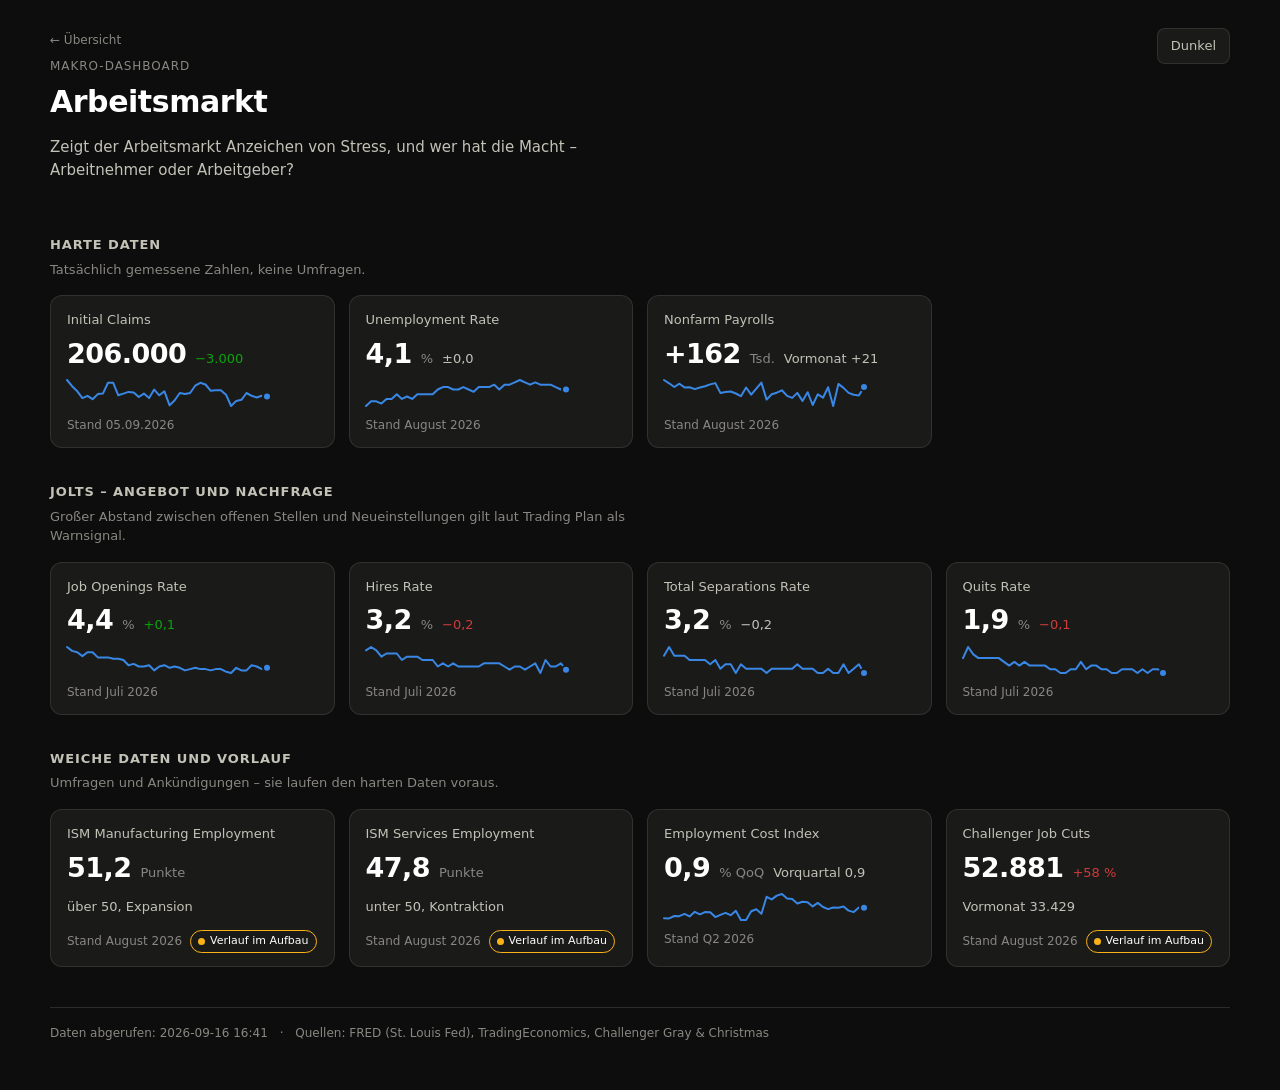
==== arbeitsmarkt.html @ 6fdb68f9 "Add files via upload" ====
<!DOCTYPE html>
<html lang="de" data-theme="dark">
<head>
<meta charset="utf-8">
<meta name="viewport" content="width=device-width, initial-scale=1">
<title>Makro-Dashboard · Arbeitsmarkt</title>
<link rel="stylesheet" href="stil.css">
</head>
<body>

<header class="kopf">
  <div class="kopf-zeile">
    <div>
      <a class="kopf-zurueck" href="index.html">← Übersicht</a>
      <div class="kopf-pfad">Makro-Dashboard</div>
      <h1>Arbeitsmarkt</h1>
    </div>
    <button id="themaSchalter" class="thema-schalter" type="button" aria-label="Hell- oder Dunkelmodus umschalten">
      <span class="thema-hell">Hell</span><span class="thema-dunkel">Dunkel</span>
    </button>
  </div>
  <p class="kopf-frage">Zeigt der Arbeitsmarkt Anzeichen von Stress, und wer hat die Macht &ndash; Arbeitnehmer oder Arbeitgeber?</p>
</header>

<main id="kachelbereiche"></main>

<footer class="fuss">
  <span id="fussStand"></span>
  <span class="fuss-trenner">·</span>
  <span>Quellen: FRED (St. Louis Fed), TradingEconomics, Challenger Gray &amp; Christmas</span>
</footer>

<!-- Detailansicht -->
<div class="overlay" id="overlay" hidden>
  <div class="dialog" role="dialog" aria-modal="true" aria-labelledby="detailTitel">

    <div class="dialog-kopf">
      <div>
        <h2 id="detailTitel"></h2>
        <p class="dialog-unter" id="detailUnter"></p>
      </div>
      <button class="schliessen" id="schliessen" type="button" aria-label="Schließen">&times;</button>
    </div>

    <p class="prueffrage" id="detailFrage"></p>

    <div class="kennwerte" id="detailKennwerte"></div>

    <div class="steuerzeile" id="steuerzeile">
      <div class="zeitraum" id="zeitraum" role="group" aria-label="Zeitraum"></div>
      <button class="ansicht-schalter" id="ansichtSchalter" type="button">Tabelle anzeigen</button>
    </div>

    <figure class="graph-rahmen">
      <div class="graph-behaelter" id="graphBehaelter"></div>
      <figcaption id="graphLegende" class="legende"></figcaption>
    </figure>

    <div class="tabelle-behaelter" id="tabelleBehaelter" hidden></div>

    <section class="aufschluesselung" id="aufschluesselung" hidden></section>

    <div class="dialog-fuss">
      <div id="detailQuelle"></div>
      <div id="detailHinweis" class="hinweis"></div>
    </div>

  </div>
</div>

<script src="daten/arbeitsmarkt.js"></script>
<script src="daten/webquellen.js"></script>
<script src="bereiche/arbeitsmarkt-kacheln.js"></script>
<script src="motor.js"></script>
</body>
</html>
---- stil.css ----
/* ===========================================================================
   Makro-Dashboard - Optik
   Farbwerte und Markierungsregeln nach der Gestaltungsgrundlage:
   duenne Markierungen, zurueckhaltendes Raster, Flaechen trennen durch Luft.
   =========================================================================== */

:root {
  --flaeche:        #fcfcfb;
  --ebene:          #f9f9f7;
  --text-primaer:   #0b0b0b;
  --text-sekundaer: #52514e;
  --text-stumm:     #898781;
  --raster:         #e1e0d9;
  --achse:          #c3c2b7;
  --rand:           rgba(11, 11, 11, 0.10);
  --serie-1:        #2a78d6;
  --serie-2:        #eb6834;
  --gut:            #006300;
  --schlecht:       #d03b3b;
  --warnung:        #fab219;
  --schatten:       0 1px 2px rgba(11,11,11,.04), 0 4px 16px rgba(11,11,11,.06);
  color-scheme: light;
}

:root[data-theme="dark"] {
  --flaeche:        #1a1a19;
  --ebene:          #0d0d0d;
  --text-primaer:   #ffffff;
  --text-sekundaer: #c3c2b7;
  --text-stumm:     #898781;
  --raster:         #2c2c2a;
  --achse:          #383835;
  --rand:           rgba(255, 255, 255, 0.10);
  --serie-1:        #3987e5;
  --serie-2:        #d95926;
  --gut:            #0ca30c;
  --schlecht:       #d03b3b;
  --warnung:        #fab219;
  --schatten:       none;
  color-scheme: dark;
}

* { box-sizing: border-box; }

body {
  margin: 0;
  padding: 0 20px 48px;
  background: var(--ebene);
  color: var(--text-primaer);
  font-family: system-ui, -apple-system, "Segoe UI", sans-serif;
  font-size: 15px;
  line-height: 1.5;
  -webkit-font-smoothing: antialiased;
}

/* --- Kopf ---------------------------------------------------------------- */

.kopf {
  max-width: 1180px;
  margin: 0 auto;
  padding: 28px 0 20px;
}

.kopf-zeile {
  display: flex;
  align-items: flex-start;
  justify-content: space-between;
  gap: 16px;
}

.kopf-pfad {
  font-size: 12px;
  letter-spacing: .08em;
  text-transform: uppercase;
  color: var(--text-stumm);
  margin-bottom: 4px;
}

.kopf-zurueck {
  display: inline-block;
  font-size: 12px;
  color: var(--text-stumm);
  text-decoration: none;
  margin-bottom: 8px;
}
.kopf-zurueck:hover { color: var(--text-primaer); }

.kopf h1 {
  margin: 0;
  font-size: 30px;
  font-weight: 600;
  letter-spacing: -0.015em;
}

.kopf-frage {
  margin: 12px 0 0;
  color: var(--text-sekundaer);
  max-width: 62ch;
}

.thema-schalter {
  flex: none;
  background: var(--flaeche);
  color: var(--text-sekundaer);
  border: 1px solid var(--rand);
  border-radius: 8px;
  padding: 7px 13px;
  font: inherit;
  font-size: 13px;
  cursor: pointer;
}
.thema-schalter:hover { color: var(--text-primaer); }
:root[data-theme="dark"] .thema-hell { display: none; }
:root:not([data-theme="dark"]) .thema-dunkel { display: none; }

/* --- Gruppen ------------------------------------------------------------- */

main { max-width: 1180px; margin: 0 auto; }

.gruppe { margin-top: 34px; }

.gruppe h2 {
  margin: 0;
  font-size: 13px;
  font-weight: 600;
  letter-spacing: .07em;
  text-transform: uppercase;
  color: var(--text-sekundaer);
}

.gruppe-hinweis {
  margin: 5px 0 16px;
  font-size: 13px;
  color: var(--text-stumm);
  max-width: 70ch;
}

/* --- Kachelraster -------------------------------------------------------- */

.kachel-raster {
  display: grid;
  grid-template-columns: repeat(auto-fill, minmax(232px, 1fr));
  gap: 14px;
}

.kachel {
  position: relative;
  display: flex;
  flex-direction: column;
  gap: 10px;
  background: var(--flaeche);
  border: 1px solid var(--rand);
  border-radius: 12px;
  padding: 15px 16px 13px;
  text-align: left;
  font: inherit;
  color: inherit;
  cursor: pointer;
  box-shadow: var(--schatten);
  transition: border-color .12s ease, transform .12s ease;
}

.kachel:hover,
.kachel:focus-visible {
  border-color: var(--achse);
  transform: translateY(-1px);
  outline: none;
}
.kachel:focus-visible { box-shadow: 0 0 0 2px var(--serie-1); }

.kachel-titel {
  font-size: 13px;
  font-weight: 500;
  color: var(--text-sekundaer);
  line-height: 1.35;
}

.kachel-wertzeile {
  display: flex;
  align-items: baseline;
  gap: 9px;
  flex-wrap: wrap;
}

/* Grosse Zahlen bewusst mit proportionalen Ziffern */
.kachel-wert {
  font-size: 27px;
  font-weight: 600;
  letter-spacing: -0.02em;
  line-height: 1.1;
}

.kachel-einheit {
  font-size: 13px;
  color: var(--text-stumm);
}

.delta {
  font-size: 13px;
  font-weight: 500;
  white-space: nowrap;
}
.delta-gut      { color: var(--gut); }
.delta-schlecht { color: var(--schlecht); }
.delta-neutral  { color: var(--text-sekundaer); }

.kachel-fuss {
  display: flex;
  align-items: center;
  justify-content: space-between;
  gap: 8px;
  font-size: 12px;
  color: var(--text-stumm);
}

.kachel-funken { height: 34px; margin: -2px 0 -4px; }

/* Ersatz fuer die Verlaufslinie, solange nur ein Wert vorliegt */
.kachel-einstufung {
  height: 34px;
  margin: -2px 0 -4px;
  display: flex;
  align-items: center;
  font-size: 13px;
  color: var(--text-sekundaer);
}
.kachel-funken svg { display: block; width: 100%; height: 100%; overflow: visible; }

.marke {
  display: inline-flex;
  align-items: center;
  gap: 5px;
  font-size: 11px;
  padding: 2px 7px;
  border-radius: 999px;
  border: 1px solid var(--rand);
  color: var(--text-sekundaer);
  white-space: nowrap;
}
.marke-warnung { color: var(--text-primaer); border-color: var(--warnung); }
.marke-punkt {
  width: 7px; height: 7px; border-radius: 50%;
  background: var(--warnung); flex: none;
}

/* --- Startseite: Bereichs-Kacheln ----------------------------------------- */

.start-raster {
  max-width: 1180px;
  margin: 34px auto 0;
  display: grid;
  grid-template-columns: repeat(auto-fill, minmax(260px, 1fr));
  gap: 16px;
}

.bereich-kachel {
  display: flex;
  flex-direction: column;
  gap: 10px;
  background: var(--flaeche);
  border: 1px solid var(--rand);
  border-radius: 14px;
  padding: 20px 20px 16px;
  text-decoration: none;
  color: inherit;
  box-shadow: var(--schatten);
  transition: border-color .12s ease, transform .12s ease;
}
a.bereich-kachel:hover,
a.bereich-kachel:focus-visible {
  border-color: var(--achse);
  transform: translateY(-1px);
  outline: none;
}
a.bereich-kachel:focus-visible { box-shadow: 0 0 0 2px var(--serie-1); }

.bereich-kachel-offen { opacity: .55; cursor: default; }

.bereich-kachel-titel {
  font-size: 17px;
  font-weight: 600;
  letter-spacing: -0.01em;
}
.bereich-kachel-text {
  margin: 0;
  font-size: 13px;
  color: var(--text-sekundaer);
  line-height: 1.45;
}
.bereich-kachel-status {
  align-self: flex-start;
  font-size: 11px;
  padding: 3px 9px;
  border-radius: 999px;
  border: 1px solid var(--rand);
}
.status-fertig { color: var(--gut); border-color: var(--gut); }
.status-offen { color: var(--text-stumm); }

/* --- Fuss ---------------------------------------------------------------- */

.fuss {
  max-width: 1180px;
  margin: 40px auto 0;
  padding-top: 16px;
  border-top: 1px solid var(--raster);
  font-size: 12px;
  color: var(--text-stumm);
}
.fuss-trenner { margin: 0 8px; }

/* --- Detailansicht ------------------------------------------------------- */

.overlay {
  position: fixed;
  inset: 0;
  background: rgba(0, 0, 0, .45);
  display: flex;
  align-items: flex-start;
  justify-content: center;
  padding: 28px 16px;
  overflow-y: auto;
  z-index: 50;
}
.overlay[hidden] { display: none; }

.dialog {
  width: min(880px, 100%);
  background: var(--flaeche);
  border: 1px solid var(--rand);
  border-radius: 14px;
  padding: 22px 24px 20px;
  box-shadow: 0 12px 48px rgba(0,0,0,.28);
}

.dialog-kopf {
  display: flex;
  align-items: flex-start;
  justify-content: space-between;
  gap: 16px;
}

.dialog-kopf h2 {
  margin: 0;
  font-size: 21px;
  font-weight: 600;
  letter-spacing: -0.01em;
}

.dialog-unter {
  margin: 3px 0 0;
  font-size: 13px;
  color: var(--text-stumm);
}

.schliessen {
  flex: none;
  background: none;
  border: none;
  color: var(--text-stumm);
  font-size: 26px;
  line-height: 1;
  padding: 0 4px;
  cursor: pointer;
}
.schliessen:hover { color: var(--text-primaer); }

.prueffrage {
  margin: 16px 0 0;
  padding: 11px 14px;
  background: var(--ebene);
  border-left: 2px solid var(--serie-1);
  border-radius: 0 8px 8px 0;
  font-size: 14px;
  color: var(--text-sekundaer);
}

.kennwerte {
  display: grid;
  grid-template-columns: repeat(auto-fit, minmax(128px, 1fr));
  gap: 12px;
  margin-top: 18px;
}

.kennwerte[hidden],
.steuerzeile[hidden] { display: none; }

/* Detailansicht ohne Verlauf: ein Wert, gross dargestellt */
.einzelwert { padding: 22px 0 8px; }
.einzelwert-zeile {
  display: flex;
  align-items: baseline;
  gap: 10px;
}
.einzelwert-zahl {
  font-size: 44px;
  font-weight: 600;
  letter-spacing: -0.02em;
  line-height: 1.05;
}
.einzelwert-einheit { font-size: 15px; color: var(--text-stumm); }
.einzelwert-monat {
  margin-top: 6px;
  font-size: 13px;
  color: var(--text-stumm);
}
.einzelwert-stufe {
  margin-top: 14px;
  font-size: 15px;
  font-weight: 500;
  color: var(--text-primaer);
}
.einzelwert-stufe + .einzelwert-stufe { margin-top: 6px; }
.einzelwert-hinweis { margin: 18px 0 0; font-size: 12px; color: var(--text-stumm); }

.kennwert {
  border: 1px solid var(--rand);
  border-radius: 10px;
  padding: 10px 12px;
}
.kennwert-titel {
  font-size: 11px;
  letter-spacing: .05em;
  text-transform: uppercase;
  color: var(--text-stumm);
}
.kennwert-wert {
  margin-top: 3px;
  font-size: 18px;
  font-weight: 600;
}

/* Steuerzeile: eine Reihe ueber dem Graph */
.steuerzeile {
  display: flex;
  align-items: center;
  justify-content: space-between;
  gap: 12px;
  flex-wrap: wrap;
  margin-top: 22px;
}

.zeitraum { display: flex; gap: 6px; flex-wrap: wrap; }

.zeitraum button {
  background: none;
  border: 1px solid var(--rand);
  border-radius: 7px;
  padding: 5px 11px;
  font: inherit;
  font-size: 13px;
  color: var(--text-sekundaer);
  cursor: pointer;
}
.zeitraum button:hover { color: var(--text-primaer); }
.zeitraum button[aria-pressed="true"] {
  color: var(--text-primaer);
  border-color: var(--achse);
  font-weight: 600;
}

.ansicht-schalter {
  background: none;
  border: 1px solid var(--rand);
  border-radius: 7px;
  padding: 5px 11px;
  font: inherit;
  font-size: 13px;
  color: var(--text-sekundaer);
  cursor: pointer;
}
.ansicht-schalter:hover { color: var(--text-primaer); }

.graph-rahmen { margin: 14px 0 0; }

.graph-behaelter {
  position: relative;
  width: 100%;
}
.graph-behaelter svg { display: block; width: 100%; height: auto; }

.legende {
  display: flex;
  gap: 16px;
  flex-wrap: wrap;
  margin-top: 10px;
  font-size: 12px;
  color: var(--text-sekundaer);
}
.legende-eintrag { display: inline-flex; align-items: center; gap: 6px; }
.legende-strich { width: 14px; height: 2px; border-radius: 1px; flex: none; }

/* Tooltip */
.tooltip {
  position: absolute;
  pointer-events: none;
  background: var(--flaeche);
  border: 1px solid var(--achse);
  border-radius: 8px;
  padding: 8px 10px;
  font-size: 12px;
  white-space: nowrap;
  box-shadow: 0 4px 14px rgba(0,0,0,.18);
  z-index: 3;
}
.tooltip-datum {
  color: var(--text-stumm);
  margin-bottom: 4px;
}
.tooltip-zeile {
  display: flex;
  align-items: center;
  gap: 7px;
}
.tooltip-wert {
  font-weight: 600;
  font-variant-numeric: tabular-nums;
  color: var(--text-primaer);
}
.tooltip-name { color: var(--text-sekundaer); }

/* Tabellenansicht */
.tabelle-behaelter {
  margin-top: 14px;
  max-height: 340px;
  overflow-y: auto;
  border: 1px solid var(--rand);
  border-radius: 10px;
}
table { width: 100%; border-collapse: collapse; font-size: 13px; }
thead th {
  position: sticky;
  top: 0;
  background: var(--flaeche);
  text-align: left;
  font-weight: 600;
  color: var(--text-sekundaer);
  padding: 9px 12px;
  border-bottom: 1px solid var(--raster);
}
tbody td {
  padding: 7px 12px;
  border-bottom: 1px solid var(--raster);
  font-variant-numeric: tabular-nums;
}
tbody tr:last-child td { border-bottom: none; }
td.zahl { text-align: right; }

/* Kategorie-Aufschluesselung unter dem Graph */
.aufschluesselung {
  position: relative;
  margin-top: 22px;
  padding-top: 16px;
  border-top: 1px solid var(--raster);
}
.aufschluesselung[hidden] { display: none; }

.aufschl-titel {
  margin: 0;
  font-size: 14px;
  font-weight: 600;
}
.aufschl-hinweis {
  margin: 4px 0 0;
  font-size: 12px;
  color: var(--text-stumm);
  max-width: 70ch;
}

.aufschl-liste { margin-top: 14px; }

.aufschl-zeile {
  display: grid;
  grid-template-columns: minmax(96px, 170px) 1fr 58px 96px;
  align-items: center;
  gap: 12px;
  padding: 5px 0;
  font-size: 13px;
}
.aufschl-zeile:not(.aufschl-kopf):hover { background: var(--ebene); }

.aufschl-kopf {
  font-size: 11px;
  color: var(--text-stumm);
  padding-bottom: 8px;
}

.aufschl-name { color: var(--text-sekundaer); }
.aufschl-kopf .aufschl-name { color: var(--text-stumm); }

.aufschl-zahl {
  text-align: right;
  font-variant-numeric: tabular-nums;
  white-space: nowrap;
}
.aufschl-wert { font-weight: 600; color: var(--text-primaer); }
.aufschl-diff { color: var(--text-sekundaer); }

.aufschl-spur {
  position: relative;
  height: 14px;
}
.aufschl-kopf .aufschl-spur { height: 14px; }

.aufschl-null {
  position: absolute;
  top: -5px;
  bottom: -5px;
  width: 1px;
  background: var(--achse);
}
.aufschl-hauptlinie {
  position: absolute;
  top: -5px;
  bottom: -5px;
  width: 0;
  border-left: 1px dashed var(--text-stumm);
}
.aufschl-marke-text {
  position: absolute;
  top: 0;
  white-space: nowrap;
  color: var(--text-stumm);
}

/* Datenende gerundet, an der Nulllinie gerade */
.aufschl-balken {
  position: absolute;
  top: 0;
  height: 14px;
  min-width: 2px;
  background: var(--serie-1);
  border-radius: 0 4px 4px 0;
}
.aufschl-balken.negativ { border-radius: 4px 0 0 4px; }

.dialog-fuss {
  display: flex;
  align-items: flex-start;
  justify-content: space-between;
  gap: 16px;
  flex-wrap: wrap;
  margin-top: 18px;
  padding-top: 14px;
  border-top: 1px solid var(--raster);
  font-size: 12px;
  color: var(--text-stumm);
}
.dialog-fuss a { color: var(--text-sekundaer); }
.hinweis { max-width: 46ch; }

/* --- Handy --------------------------------------------------------------- */

@media (max-width: 620px) {
  body { padding: 0 14px 36px; }
  .kopf h1 { font-size: 25px; }
  .kachel-raster { grid-template-columns: repeat(auto-fill, minmax(158px, 1fr)); gap: 11px; }
  .kachel-wert { font-size: 23px; }
  .dialog { padding: 18px 16px 16px; border-radius: 12px; }
  .aufschl-zeile { grid-template-columns: 82px 1fr 42px 62px; gap: 8px; font-size: 12px; }
  .aufschl-kopf { font-size: 10px; }
  .overlay { padding: 12px 8px; }
}
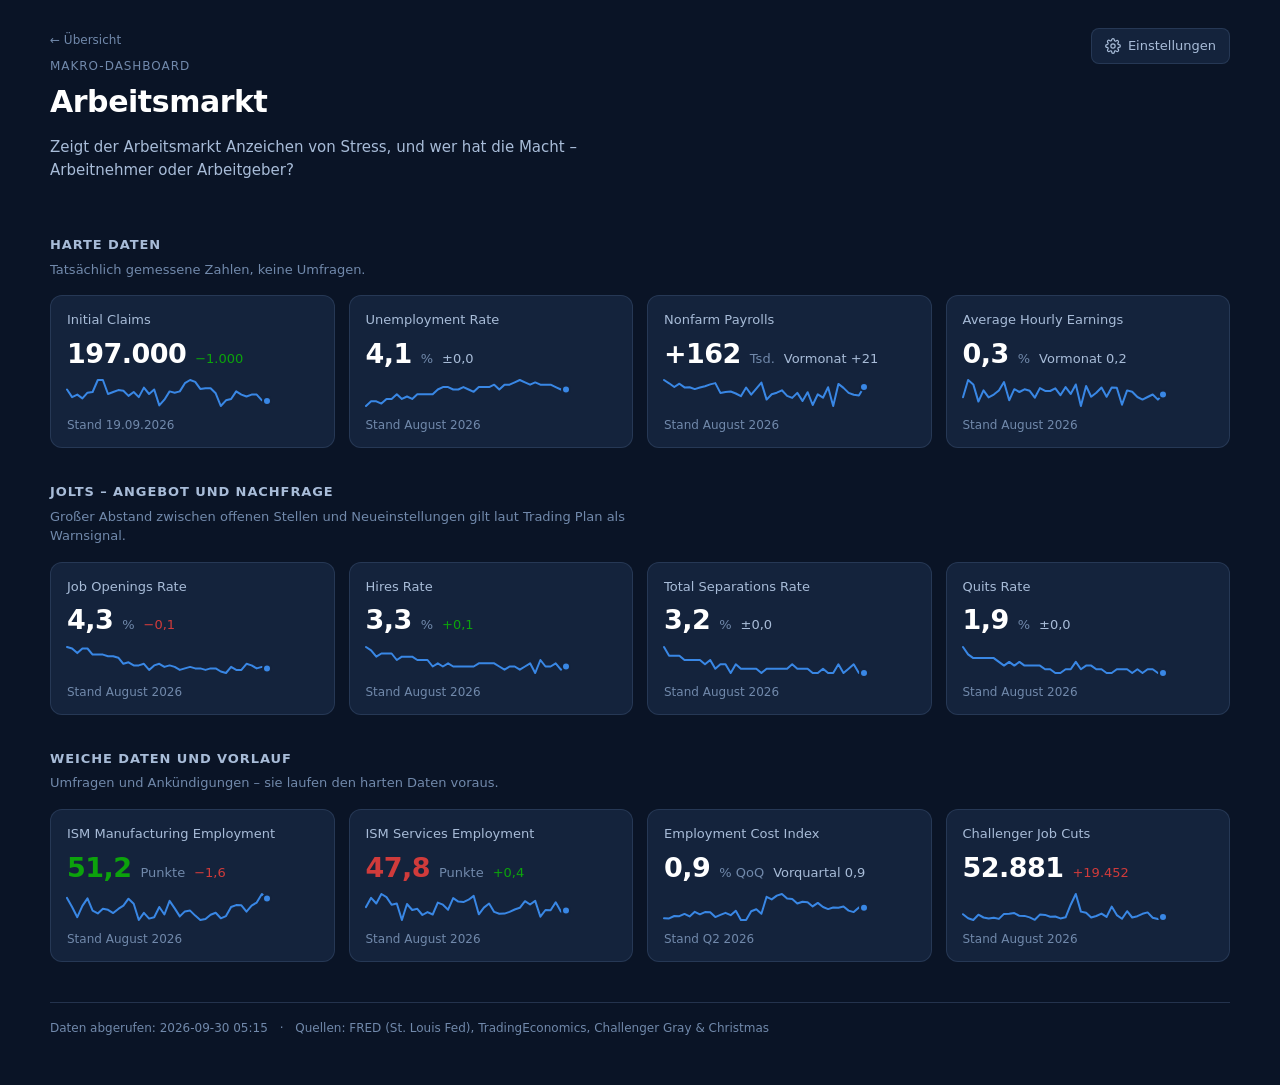
==== commit 1021ccb4: "Add files via upload" ====
--- a/arbeitsmarkt.html
+++ b/arbeitsmarkt.html
@@ -72,5 +72,8 @@
 <script src="daten/webquellen.js"></script>
 <script src="bereiche/arbeitsmarkt-kacheln.js"></script>
 <script src="motor.js"></script>
+
+<!-- Einstellungs-Menue (Zahnrad in der Kopfzeile) -->
+<script src="einstellungen.js"></script>
 </body>
 </html>
--- a/stil.css
+++ b/stil.css
@@ -98,6 +98,13 @@
   max-width: 62ch;
 }
 
+.kopf-knopfleiste {
+  flex: none;
+  display: flex;
+  align-items: center;
+  gap: 10px;
+}
+
 .thema-schalter {
   flex: none;
   background: var(--flaeche);
@@ -112,6 +119,21 @@
 .thema-schalter:hover { color: var(--text-primaer); }
 :root[data-theme="dark"] .thema-hell { display: none; }
 :root:not([data-theme="dark"]) .thema-dunkel { display: none; }
+
+.pdf-knopf {
+  flex: none;
+  background: var(--serie-1);
+  color: #fff;
+  border: 1px solid var(--serie-1);
+  border-radius: 8px;
+  padding: 7px 13px;
+  font: inherit;
+  font-size: 13px;
+  font-weight: 600;
+  cursor: pointer;
+}
+.pdf-knopf:hover { filter: brightness(1.08); }
+.pdf-knopf:disabled { opacity: .6; cursor: wait; filter: none; }
 
 /* --- Gruppen ------------------------------------------------------------- */
 
@@ -204,6 +226,13 @@
 .delta-schlecht { color: var(--schlecht); }
 .delta-neutral  { color: var(--text-sekundaer); }
 
+/* PMI-Einstufungsfarbe (bewusste Ausnahme von "Zahlen tragen nie die
+   Seriennfarbe", siehe README Abschnitt 6): ISM-/PMI-Diffusionsindizes sind
+   um 50 zentriert, ueber 50 = Expansion. Betrifft nur Kacheln mit
+   k.pmiFarbe = true. */
+.pmi-gut      { color: var(--gut); }
+.pmi-schlecht { color: var(--schlecht); }
+
 .kachel-fuss {
   display: flex;
   align-items: center;
@@ -634,6 +663,51 @@
 }
 .aufschl-balken.negativ { border-radius: 4px 0 0 4px; }
 
+/* BLS-CPI-Kategorien: Monats-Navigation (zweiter, unabhaengiger Mechanismus
+   neben der bestehenden Kategorie-Aufschluesselung, siehe motor.js
+   baueAufschluesselungBLS) */
+.aufschl-nav {
+  display: flex;
+  align-items: center;
+  justify-content: center;
+  gap: 14px;
+  margin-top: 14px;
+}
+.aufschl-pfeil {
+  background: none;
+  border: 1px solid var(--rand);
+  border-radius: 7px;
+  padding: 5px 11px;
+  font: inherit;
+  font-size: 12px;
+  color: var(--text-sekundaer);
+  cursor: pointer;
+}
+.aufschl-pfeil:hover:not(:disabled) { color: var(--text-primaer); border-color: var(--achse); }
+.aufschl-pfeil:disabled { opacity: .4; cursor: default; }
+.aufschl-nav-label {
+  min-width: 11ch;
+  text-align: center;
+  font-size: 13px;
+  font-weight: 600;
+}
+
+/* Zwei Balken je Zeile: aktueller Monat (Hauptfarbe) und Vormonat (zweite
+   Farbe, etwas schmaler und leicht transparent - "eine Serienfarbe pro
+   Graph, zweite Farbe nur bei zwei Reihen" aus README Abschnitt 6) */
+.aufschl-spur-doppel { height: 18px; }
+.aufschl-balken-aktuell {
+  top: 0;
+  height: 8px;
+  background: var(--serie-1);
+}
+.aufschl-balken-vorher {
+  top: 10px;
+  height: 8px;
+  background: var(--serie-2);
+  opacity: .75;
+}
+
 .dialog-fuss {
   display: flex;
   align-items: flex-start;
@@ -646,14 +720,576 @@
   font-size: 12px;
   color: var(--text-stumm);
 }
+
+/* ==========================================================================
+   Regime-Tafel (Bereich Regime, Version 2)
+   Charts, IPDA-Tabelle, Regime-Kaesten, Nachschlage-Dialoge.
+   ========================================================================== */
+
+/* --- Regime-Farben. Jedes Regime behaelt diese Farbe ueberall auf der Seite:
+   im Chart-Hintergrund, in der Tabelle, in den Kaesten, in den Dialogen und
+   in der Performance-Tabelle (Vorgabe Felix, 2026-09-25).                  */
+:root {
+  --rg-bullsteep:      #e0932a;   /* Bull Steepener  = Orange      (Goldilocks)  */
+  --rg-bearsteep:      #79c96d;   /* Bear Steepener  = Hellgruen   (Reflation)   */
+  --rg-bullflat:       #ef6f6a;   /* Bull Flattener  = Hellrot     (Stagflation) */
+  --rg-bearflat:       #9e1b1b;   /* Bear Flattener  = Dunkelrot   (Deflation)   */
+  --rg-twist:          #8d8c86;   /* Twist / Neutral = Grau                      */
+  --rg-text-hell:      #1a1207;   /* Schrift auf hellen Regime-Flaechen          */
+  --rg-text-dunkel:    #ffffff;   /* Schrift auf dunklen Regime-Flaechen         */
+}
+
+.r-bullsteep { --rg: var(--rg-bullsteep); --rg-text: var(--rg-text-hell); }
+.r-bearsteep { --rg: var(--rg-bearsteep); --rg-text: var(--rg-text-hell); }
+.r-bullflat  { --rg: var(--rg-bullflat);  --rg-text: var(--rg-text-hell); }
+.r-bearflat  { --rg: var(--rg-bearflat);  --rg-text: var(--rg-text-dunkel); }
+.r-twist     { --rg: var(--rg-twist);     --rg-text: var(--rg-text-dunkel); }
+.r-leer      { --rg: transparent;         --rg-text: var(--text-stumm); }
+
+/* --- Rahmen und Kopfzeile ------------------------------------------------- */
+.regime-tafel { margin-top: 26px; }
+
+.tafel-kopf {
+  display: flex;
+  align-items: center;
+  justify-content: space-between;
+  flex-wrap: wrap;
+  gap: 10px;
+  margin-bottom: 14px;
+}
+
+.tf-schalter, .spanne-schalter { display: flex; gap: 4px; }
+
+.tf-knopf, .spanne-knopf {
+  background: var(--ebene);
+  border: 1px solid var(--rand);
+  color: var(--text-sekundaer);
+  border-radius: 8px;
+  cursor: pointer;
+  font: inherit;
+  font-variant-numeric: tabular-nums;
+}
+.tf-knopf {
+  padding: 7px 18px;
+  font-size: 14px;
+  font-weight: 600;
+  letter-spacing: .04em;
+}
+.spanne-knopf { padding: 6px 12px; font-size: 12px; }
+
+.tf-knopf:hover, .spanne-knopf:hover { color: var(--text-primaer); }
+.tf-knopf.aktiv, .spanne-knopf.aktiv {
+  background: var(--text-primaer);
+  border-color: var(--text-primaer);
+  color: var(--flaeche);
+}
+
+/* --- Raster: links Charts, rechts Tabelle --------------------------------- */
+.tafel-raster {
+  display: grid;
+  grid-template-columns: minmax(0, 1.05fr) minmax(0, 1fr);
+  gap: 16px;
+  align-items: start;
+}
+.tafel-links, .tafel-rechts {
+  display: flex;
+  flex-direction: column;
+  gap: 14px;
+  min-width: 0;
+}
+
+.karte {
+  position: relative;
+  border: 1px solid var(--rand);
+  border-radius: 12px;
+  background: var(--flaeche);
+  padding: 14px 16px 10px;
+  margin: 0;
+  box-shadow: var(--schatten);
+}
+.karte-kopf { margin-bottom: 8px; }
+.karte-kopf h3 {
+  margin: 0;
+  font-size: 12px;
+  font-weight: 600;
+  letter-spacing: .06em;
+  text-transform: uppercase;
+  color: var(--text-sekundaer);
+}
+.karte-unter {
+  margin: 3px 0 0;
+  font-size: 12px;
+  color: var(--text-stumm);
+  font-variant-numeric: tabular-nums;
+}
+
+/* --- Charts ---------------------------------------------------------------- */
+.chart-paar {
+  display: grid;
+  grid-template-columns: repeat(2, minmax(0, 1fr));
+  gap: 14px;
+}
+
+.chart-karte:hover .chart-lupe { opacity: 1; }
+.chart-lupe {
+  position: absolute;
+  top: 12px;
+  right: 14px;
+  font-size: 15px;
+  color: var(--text-stumm);
+  opacity: 0;
+  transition: opacity .12s ease;
+  pointer-events: none;
+}
+
+.chart-box {
+  position: relative;
+  cursor: zoom-in;
+  border-radius: 8px;
+}
+.chart-box:focus-visible { outline: 2px solid var(--serie-1); outline-offset: 3px; }
+.chart-box svg { display: block; width: 100%; height: auto; overflow: visible; }
+.chart-leer {
+  margin: 0;
+  padding: 36px 0;
+  text-align: center;
+  font-size: 13px;
+  color: var(--text-stumm);
+}
+
+/* Regime-Hintergrund im ZSK-Chart */
+.chart-band {
+  fill: var(--rg);
+  opacity: .30;
+}
+
+.chart-tip {
+  position: absolute;
+  pointer-events: none;
+  background: var(--flaeche);
+  border: 1px solid var(--rand);
+  border-radius: 8px;
+  padding: 7px 10px;
+  font-size: 12px;
+  box-shadow: 0 6px 20px rgba(0,0,0,.22);
+  white-space: nowrap;
+  z-index: 3;
+}
+.chart-tip-datum { color: var(--text-stumm); }
+.chart-tip-wert {
+  font-weight: 600;
+  font-size: 14px;
+  font-variant-numeric: tabular-nums;
+}
+.chart-tip-regime {
+  margin-top: 5px;
+  padding: 2px 7px;
+  border-radius: 5px;
+  font-size: 11px;
+  font-weight: 600;
+  background: var(--rg);
+  color: var(--rg-text);
+}
+
+.chart-vollbild { cursor: default; margin-top: 16px; }
+
+/* --- Regime-Kaesten -------------------------------------------------------- */
+.regime-kasten {
+  display: flex;
+  flex-direction: column;
+  gap: 3px;
+  border: 1px solid var(--rand);
+  border-left: 5px solid var(--rg);
+  border-radius: 10px;
+  padding: 12px 16px;
+  background: color-mix(in srgb, var(--rg) 16%, var(--flaeche));
+}
+.kasten-titel {
+  font-size: 11px;
+  letter-spacing: .06em;
+  text-transform: uppercase;
+  color: var(--text-stumm);
+}
+.kasten-wert { font-size: 20px; font-weight: 650; letter-spacing: -0.01em; }
+.kasten-meta { font-size: 12px; color: var(--text-sekundaer); }
+.kasten-abgleich {
+  display: flex;
+  align-items: center;
+  gap: 7px;
+  margin-top: 5px;
+  font-size: 12px;
+}
+.ap-gut-text { color: var(--gut); }
+.ap-schlecht-text { color: var(--schlecht); }
+
+.kasten-reihe {
+  display: grid;
+  grid-template-columns: minmax(0, 1fr) auto;
+  gap: 10px;
+  align-items: stretch;
+}
+
+/* --- Knoepfe fuer die Nachschlage-Dialoge ---------------------------------- */
+.knopf-reihe {
+  display: grid;
+  grid-template-columns: repeat(2, minmax(0, 1fr));
+  gap: 10px;
+}
+.tafel-knopf {
+  background: var(--ebene);
+  border: 1px solid var(--rand);
+  border-radius: 10px;
+  color: var(--text-primaer);
+  cursor: pointer;
+  font: inherit;
+  font-size: 14px;
+  font-weight: 600;
+  padding: 16px 12px;
+  text-align: center;
+}
+.tafel-knopf:hover { border-color: var(--achse); background: var(--flaeche); }
+.tafel-knopf-schmal { padding: 12px 20px; font-size: 13px; }
+
+/* --- IPDA-Tabelle ---------------------------------------------------------- */
+.tabellen-karte { padding-bottom: 0; }
+.regime-tabelle {
+  max-height: 460px;
+  overflow: auto;
+  margin: 0 -16px;
+  border-top: 1px solid var(--raster);
+}
+.regime-tabelle table { font-size: 12px; }
+.regime-tabelle thead th {
+  padding: 8px 8px;
+  font-size: 11px;
+  white-space: nowrap;
+  border-bottom: 1px solid var(--raster);
+}
+.regime-tabelle td {
+  padding: 5px 8px;
+  border-bottom: 1px solid var(--raster);
+  white-space: nowrap;
+}
+.regime-tabelle tbody tr:hover td { background: var(--ebene); }
+.regime-tabelle .datum { color: var(--text-sekundaer); font-variant-numeric: tabular-nums; }
+.regime-tabelle .zahl, .regime-tabelle td.zahl {
+  text-align: right;
+  font-variant-numeric: tabular-nums;
+}
+.regime-tabelle th.mitte, .regime-tabelle td.mitte { text-align: center; }
+.regime-tabelle .dz-plus { color: var(--gut); }
+.regime-tabelle .dz-minus { color: var(--schlecht); }
+.regime-tabelle .dz-null { color: var(--text-stumm); }
+
+.regime-zelle { padding-right: 6px !important; }
+.regime-pille {
+  display: inline-block;
+  padding: 2px 8px;
+  border-radius: 5px;
+  font-size: 11px;
+  font-weight: 600;
+  white-space: nowrap;
+  background: var(--rg);
+  color: var(--rg-text);
+}
+
+.abgleich-punkt {
+  display: inline-block;
+  width: 9px;
+  height: 9px;
+  border-radius: 50%;
+  flex: none;
+}
+.ap-gut { background: var(--gut); }
+.ap-schlecht { background: var(--schlecht); }
+
+/* --- Nachschlage-Dialoge (Sharp Ratios, Core Setups, Info) ----------------- */
+.dialog-breit { width: min(1240px, 100%); }
+body.dialog-offen { overflow: hidden; }
+
+.nachschlag-inhalt { margin-top: 18px; overflow-x: auto; }
+.nachschlag-tabelle { font-size: 12px; }
+.nachschlag-tabelle th, .nachschlag-tabelle td {
+  padding: 5px 9px;
+  border: 1px solid var(--raster);
+  white-space: nowrap;
+}
+.nachschlag-tabelle .zahl { text-align: right; font-variant-numeric: tabular-nums; }
+.nk-ecke { background: var(--ebene); }
+.nk-kopf {
+  background: var(--rg);
+  color: var(--rg-text);
+  text-align: center;
+}
+.nk-kopf-titel { display: block; font-weight: 700; }
+.nk-kopf-unter { display: block; font-size: 10px; font-weight: 500; opacity: .85; }
+.nk-unterkopf {
+  font-size: 10px;
+  letter-spacing: .04em;
+  text-transform: uppercase;
+  color: var(--text-stumm);
+  background: var(--ebene);
+}
+.nk-seite {
+  font-weight: 700;
+  background: var(--ebene);
+  color: var(--text-sekundaer);
+}
+.nk-long .nk-seite { color: var(--gut); }
+.nk-short .nk-seite { color: var(--schlecht); }
+.nk-wert { font-weight: 600; }
+.nk-top { color: var(--schlecht); }      /* im Original rot hervorgehoben */
+.nk-leer { background: var(--ebene); }
+.nk-zeile { background: var(--ebene); font-weight: 600; }
+.nk-feld { text-align: center; }
+
+/* Weiche Regime-Flaechen fuer die Info-Tabelle */
+.r-bullsteep-weich { background: color-mix(in srgb, var(--rg-bullsteep) 36%, var(--flaeche)); }
+.r-bearsteep-weich { background: color-mix(in srgb, var(--rg-bearsteep) 36%, var(--flaeche)); }
+.r-bullflat-weich  { background: color-mix(in srgb, var(--rg-bullflat)  36%, var(--flaeche)); }
+.r-bearflat-weich  { background: color-mix(in srgb, var(--rg-bearflat)  46%, var(--flaeche)); }
+
+/* --- Performance-Tabelle: Regime-Spalte in Regime-Farbe ------------------- */
+.referenz-tabelle .regime-spalte {
+  background: var(--rg);
+  color: var(--rg-text);
+  font-weight: 600;
+}
+
+/* Historische Referenztabelle (statisch, kein Live-Abruf) */
+.referenz-hinweis {
+  margin: 4px 0 14px;
+  font-size: 12px;
+  color: var(--text-stumm);
+  max-width: 70ch;
+}
+.referenz-tabelle {
+  border: 1px solid var(--rand);
+  border-radius: 10px;
+  overflow: hidden;
+}
 .dialog-fuss a { color: var(--text-sekundaer); }
 .hinweis { max-width: 46ch; }
 
 /* --- Handy --------------------------------------------------------------- */
+
+/* ==========================================================================
+   Event-Kalender (Startseite, unter den Bereichs-Kacheln)
+   Struktur nach Forex-Factory-Vorbild, Farben und Schrift vom Dashboard.
+   ========================================================================== */
+
+.kalender { margin-top: 38px; }
+
+.kalender-kopf {
+  display: flex;
+  align-items: flex-end;
+  justify-content: space-between;
+  flex-wrap: wrap;
+  gap: 12px;
+  margin-bottom: 14px;
+}
+
+.kalender h2 {
+  margin: 0;
+  font-size: 13px;
+  font-weight: 600;
+  letter-spacing: .07em;
+  text-transform: uppercase;
+  color: var(--text-sekundaer);
+}
+
+.kalender-unter {
+  margin: 5px 0 0;
+  font-size: 12px;
+  color: var(--text-stumm);
+}
+
+.kalender-hinweis {
+  margin: 0;
+  padding: 22px 16px;
+  font-size: 13px;
+  color: var(--text-stumm);
+  text-align: center;
+  border: 1px dashed var(--rand);
+  border-radius: 10px;
+}
+
+.kalender-fuss {
+  margin: 10px 0 0;
+  font-size: 11px;
+  color: var(--text-stumm);
+}
+
+/* --- Filter je Bedeutung --------------------------------------------------- */
+.kalender-filter { display: flex; flex-wrap: wrap; gap: 6px; }
+
+.filter-knopf {
+  display: inline-flex;
+  align-items: center;
+  gap: 7px;
+  background: var(--ebene);
+  border: 1px solid var(--rand);
+  border-radius: 8px;
+  color: var(--text-stumm);
+  cursor: pointer;
+  font: inherit;
+  font-size: 12px;
+  padding: 6px 11px;
+  opacity: .5;
+}
+.filter-knopf.aktiv { opacity: 1; color: var(--text-primaer); }
+.filter-knopf:hover { border-color: var(--achse); }
+.filter-anzahl {
+  font-variant-numeric: tabular-nums;
+  color: var(--text-stumm);
+  font-size: 11px;
+}
+
+/* --- Impact-Punkte --------------------------------------------------------- */
+.imp-punkt {
+  display: inline-block;
+  width: 9px;
+  height: 9px;
+  border-radius: 50%;
+  flex: none;
+}
+.imp-hoch     { background: #d03b3b; }
+.imp-mittel   { background: #e08a2a; }
+.imp-niedrig  { background: #d8c33c; }
+.imp-feiertag { background: var(--achse); }
+.imp-sonst    { background: var(--text-stumm); }
+
+/* --- Tabelle, Kopf und Tagestrenner ---------------------------------------- */
+.kalender-liste {
+  border: 1px solid var(--rand);
+  border-radius: 10px;
+  overflow: hidden;
+}
+
+.kalender-tabelle {
+  width: 100%;
+  border-collapse: collapse;
+  font-size: 13px;
+}
+.kalender-tabelle thead th {
+  position: sticky;
+  top: 0;
+  z-index: 2;
+  background: var(--ebene);
+  border-bottom: 1px solid var(--rand);
+  padding: 8px 10px;
+  text-align: left;
+  font-size: 10px;
+  font-weight: 600;
+  letter-spacing: .06em;
+  text-transform: uppercase;
+  color: var(--text-stumm);
+}
+.kalender-tabelle thead th.k-wert { text-align: right; }
+
+.kalender-tabelle td {
+  padding: 7px 10px;
+  border-bottom: 1px solid var(--raster);
+  vertical-align: middle;
+}
+.kalender-tabelle tbody tr:last-child td { border-bottom: none; }
+.kalender-tabelle tbody tr:not(.tag-zeile):hover td { background: var(--ebene); }
+
+/* Tagestrenner als volle Zeile innerhalb der Tabelle */
+.tag-zeile td {
+  background: var(--ebene);
+  border-top: 1px solid var(--rand);
+  border-bottom: 1px solid var(--rand);
+  padding: 7px 10px;
+  font-size: 12px;
+  font-weight: 600;
+  color: var(--text-sekundaer);
+}
+.tag-zeile.tag-heute td { color: var(--text-primaer); }
+.tag-heute-marke {
+  display: inline-block;
+  margin-left: 10px;
+  background: var(--text-primaer);
+  color: var(--flaeche);
+  border-radius: 4px;
+  padding: 1px 7px;
+  font-size: 10px;
+  letter-spacing: .05em;
+  text-transform: uppercase;
+  vertical-align: 1px;
+}
+
+.k-zeit {
+  width: 84px;
+  white-space: nowrap;
+  color: var(--text-sekundaer);
+  font-variant-numeric: tabular-nums;
+}
+.k-waehrung { width: 56px; }
+.waehrung-marke {
+  display: inline-block;
+  min-width: 38px;
+  text-align: center;
+  padding: 2px 6px;
+  border: 1px solid var(--rand);
+  border-radius: 5px;
+  background: var(--ebene);
+  font-size: 11px;
+  font-weight: 600;
+  letter-spacing: .03em;
+  color: var(--text-sekundaer);
+}
+.k-impact { width: 22px; text-align: center; }
+.k-titel { color: var(--text-primaer); }
+.k-wert {
+  width: 86px;
+  text-align: right;
+  white-space: nowrap;
+  font-variant-numeric: tabular-nums;
+  color: var(--text-sekundaer);
+}
+.k-vorher { color: var(--text-stumm); }
+
+/* Vergangene Termine treten zurueck, der naechste wird hervorgehoben */
+.termin-vorbei td { opacity: .45; }
+.termin-naechster td { background: color-mix(in srgb, var(--serie-1) 12%, transparent); }
+.termin-naechster .k-titel { font-weight: 600; }
+.naechster-marke {
+  margin-left: 9px;
+  padding: 1px 7px;
+  border-radius: 4px;
+  background: var(--serie-1);
+  color: #fff;
+  font-size: 10px;
+  letter-spacing: .04em;
+  text-transform: uppercase;
+  white-space: nowrap;
+}
+
+/* Regime-Tafel: ab hier untereinander statt nebeneinander */
+@media (max-width: 1080px) {
+  .tafel-raster { grid-template-columns: minmax(0, 1fr); }
+  .regime-tabelle { max-height: 380px; }
+}
 
 @media (max-width: 620px) {
   body { padding: 0 14px 36px; }
   .kopf h1 { font-size: 25px; }
+  .chart-paar { grid-template-columns: minmax(0, 1fr); }
+  .kasten-reihe { grid-template-columns: minmax(0, 1fr); }
+  .tafel-kopf { justify-content: flex-start; }
+  .regime-tabelle { max-height: 320px; }
+  .nachschlag-tabelle { font-size: 11px; }
+  .nachschlag-tabelle th, .nachschlag-tabelle td { padding: 4px 6px; }
+  /* Kalender: Prognose/Vorwert weg, damit Uhrzeit und Titel lesbar bleiben */
+  .kalender-tabelle { font-size: 12px; }
+  .kalender-tabelle td { padding: 6px 7px; }
+  .k-zeit { width: 58px; }
+  .k-waehrung { width: 46px; }
+  .waehrung-marke { min-width: 32px; padding: 1px 4px; }
+  .k-vorher { display: none; }
+  .k-wert { width: 62px; }
+  .naechster-marke { display: none; }
   .kachel-raster { grid-template-columns: repeat(auto-fill, minmax(158px, 1fr)); gap: 11px; }
   .kachel-wert { font-size: 23px; }
   .dialog { padding: 18px 16px 16px; border-radius: 12px; }
@@ -661,3 +1297,371 @@
   .aufschl-kopf { font-size: 10px; }
   .overlay { padding: 12px 8px; }
 }
+
+/* ===========================================================================
+   AB HIER: Einstellungs-Menue und bewegter Hintergrund (2026-09-29)
+   =========================================================================== */
+
+/* --- Dunkelthema in Dunkelblau -------------------------------------------
+   Damit Startseite (mit Hintergrund) und Unterseiten (ohne) zusammenpassen,
+   ist das gesamte Dunkelthema auf Dunkelblau umgestellt. Bewusst geaendert
+   werden nur die Flaechen-, Raster- und Textfarben. Die Datenfarben
+   (--serie-1, --serie-2, --gut, --schlecht, --warnung) bleiben unangetastet,
+   damit die Charts exakt so lesbar bleiben wie geprueft.
+   Rueckbau: einfach diesen einen Block loeschen. */
+:root[data-theme="dark"] {
+  --flaeche:        #14233c;
+  --ebene:          #0a1426;
+  --raster:         #24334d;
+  --achse:          #35486a;
+  --rand:           rgba(146, 180, 230, .14);
+  --text-sekundaer: #a8bcd8;
+  --text-stumm:     #7189ab;
+  --flaeche-glas:   rgba(20, 35, 60, .72);
+}
+
+/* --- Vorlagen-Paletten -----------------------------------------------------
+   Jede Hintergrund-Vorlage kann Kachel-, Rand- und Textfarben umstellen, per
+   [data-hintergrund] (wird von hintergrund.js gesetzt, siehe dort). Ohne
+   passenden Block gilt die Dunkelblau-Palette oben (= Kurstafel).
+   Betrifft NUR die Startseite: data-hintergrund wird ausschliesslich dort
+   gesetzt, die Unterseiten bleiben unberuehrt. */
+:root[data-theme="dark"][data-hintergrund="handelssaal"] {
+  --flaeche:        #241a0d;
+  --ebene:          #150f07;
+  --raster:         #3a2c17;
+  --achse:          #55411f;
+  --rand:           rgba(240, 190, 90, .22);
+  --text-sekundaer: #d9c39a;
+  --text-stumm:     #a68a5e;
+  --serie-1:        #f0b23a;
+  --flaeche-glas:   rgba(42, 30, 16, .68);
+  --akzent-text:    #241704;
+}
+
+/* Bulle und Bär (Felix' Wahl vom 2026-10-01, Variante "Foto-Duell"):
+   neutrales Dunkel mit warmem Sand-Akzent statt Rot ODER Grün - die beiden
+   Duell-Farben stecken schon in den Tieren selbst, der Akzent (Knöpfe,
+   Fokusring) soll keine der beiden Seiten bevorzugen. */
+:root[data-theme="dark"][data-hintergrund="bulle-baer"] {
+  --flaeche:        #18191c;
+  --ebene:          #0c0d0e;
+  --raster:         #26282c;
+  --achse:          #3a3d42;
+  --rand:           rgba(233, 230, 218, .16);
+  --text-sekundaer: #c7c7bd;
+  --text-stumm:     #87877e;
+  --serie-1:        #e9e6da;
+  --flaeche-glas:   rgba(22, 23, 26, .68);
+  --akzent-text:    #14140f;
+}
+
+/* --- Hintergrundebenen ---------------------------------------------------
+   Beide liegen hinter dem Inhalt (negativer z-index). Die Seitenfarbe des
+   body wird auf die Zeichenflaeche des Browsers uebertragen und deshalb
+   zuerst gemalt - die Ebenen hier liegen darueber, der Inhalt darueber. */
+.hg-leinwand {
+  position: fixed;
+  inset: 0;
+  width: 100%;
+  height: 100%;
+  z-index: -2;
+  display: block;
+  pointer-events: none;
+}
+
+.hg-schleier {
+  position: fixed;
+  inset: 0;
+  z-index: -1;
+  pointer-events: none;
+  background: radial-gradient(135% 105% at 50% 10%,
+    rgba(7, 14, 26, 0) 0%,
+    rgba(7, 14, 26, .12) 60%,
+    rgba(7, 14, 26, .48) 100%);
+}
+
+/* Die eigentliche Abdunklung, per Regler im Einstellungs-Menue */
+.hg-schleier::after {
+  content: "";
+  position: absolute;
+  inset: 0;
+  background: var(--ebene);
+  opacity: var(--hg-abdunklung, .65);
+}
+
+/* Durchscheinende Kacheln, nur auf der Startseite und nur bei aktivem
+   Hintergrund. Der Weichzeichner kostet Rechenleistung, deshalb laesst er
+   sich im Menue auf "Massiv" umstellen. */
+:root[data-theme="dark"][data-kachelstil="durchscheinend"]:not([data-hintergrund="aus"]) .bereich-kachel,
+:root[data-theme="dark"][data-kachelstil="durchscheinend"]:not([data-hintergrund="aus"]) .kalender-liste {
+  background: var(--flaeche-glas);
+  -webkit-backdrop-filter: blur(10px);
+  backdrop-filter: blur(10px);
+}
+
+/* --- Zahnrad-Knopf in der Kopfzeile -------------------------------------- */
+
+.thema-schalter-versteckt { display: none !important; }
+
+.ein-knopf {
+  flex: none;
+  display: inline-flex;
+  align-items: center;
+  gap: 7px;
+  background: var(--flaeche);
+  color: var(--text-sekundaer);
+  border: 1px solid var(--rand);
+  border-radius: 8px;
+  padding: 7px 13px;
+  font: inherit;
+  font-size: 13px;
+  cursor: pointer;
+  transition: color .12s ease, border-color .12s ease;
+}
+.ein-knopf:hover { color: var(--text-primaer); border-color: var(--achse); }
+.ein-knopf:focus-visible { outline: 2px solid var(--serie-1); outline-offset: 2px; }
+.ein-knopf svg { flex: none; }
+
+/* --- Menue ---------------------------------------------------------------- */
+
+.ein-huelle {
+  position: fixed;
+  inset: 0;
+  z-index: 90;
+  display: flex;
+  align-items: flex-start;
+  justify-content: center;
+  padding: 40px 16px;
+  overflow-y: auto;
+  background: rgba(4, 9, 18, .62);
+  -webkit-backdrop-filter: blur(3px);
+  backdrop-filter: blur(3px);
+}
+.ein-huelle[hidden] { display: none; }
+
+body.ein-offen { overflow: hidden; }
+
+.ein-kasten {
+  width: 100%;
+  max-width: 480px;
+  background: var(--flaeche);
+  border: 1px solid var(--rand);
+  border-radius: 14px;
+  box-shadow: 0 24px 64px rgba(0, 0, 0, .45);
+  overflow: hidden;
+}
+
+.ein-kopf {
+  display: flex;
+  align-items: center;
+  justify-content: space-between;
+  gap: 12px;
+  padding: 16px 18px;
+  border-bottom: 1px solid var(--rand);
+}
+.ein-kopf h2 { margin: 0; font-size: 17px; font-weight: 600; letter-spacing: -0.01em; }
+
+.ein-schliessen {
+  flex: none;
+  background: none;
+  border: 1px solid transparent;
+  border-radius: 8px;
+  color: var(--text-stumm);
+  font-size: 15px;
+  line-height: 1;
+  padding: 6px 9px;
+  cursor: pointer;
+}
+.ein-schliessen:hover { color: var(--text-primaer); border-color: var(--rand); }
+
+.ein-koerper { padding: 6px 18px 20px; }
+
+.ein-titel {
+  margin: 18px 0 10px;
+  font-size: 11px;
+  font-weight: 600;
+  letter-spacing: .09em;
+  text-transform: uppercase;
+  color: var(--text-stumm);
+}
+
+.ein-untertitel {
+  margin: 18px 0 9px;
+  font-size: 13px;
+  font-weight: 600;
+  color: var(--text-sekundaer);
+}
+
+.ein-hinweis {
+  margin: 9px 0 0;
+  font-size: 12px;
+  line-height: 1.45;
+  color: var(--text-stumm);
+}
+
+/* Regler */
+.ein-regler { margin-bottom: 13px; }
+.ein-regler-kopf {
+  display: flex;
+  justify-content: space-between;
+  align-items: baseline;
+  gap: 10px;
+  font-size: 13px;
+  color: var(--text-sekundaer);
+  margin-bottom: 4px;
+}
+.ein-regler-wert { color: var(--text-stumm); font-variant-numeric: tabular-nums; }
+.ein-regler input[type="range"] { width: 100%; margin: 0; accent-color: var(--serie-1); }
+
+/* Graphenfarben (eigene Linienfarbe je Serie, unabhaengig von der Vorlage) */
+.ein-farbe-reset {
+  background: none;
+  border: 1px solid var(--rand);
+  border-radius: 6px;
+  color: var(--text-stumm);
+  font: inherit;
+  font-size: 11.5px;
+  padding: 3px 8px;
+  cursor: pointer;
+}
+.ein-farbe-reset:hover { color: var(--text-primaer); border-color: var(--achse); }
+.ein-farbregler input[type="color"] {
+  width: 100%;
+  height: 34px;
+  padding: 0;
+  border: 1px solid var(--rand);
+  border-radius: 8px;
+  background: var(--ebene);
+  cursor: pointer;
+}
+.ein-farbregler input[type="color"]::-webkit-color-swatch-wrapper { padding: 3px; }
+.ein-farbregler input[type="color"]::-webkit-color-swatch { border: none; border-radius: 5px; }
+.ein-farbregler input[type="color"]::-moz-color-swatch { border: none; border-radius: 5px; }
+
+/* Auswahlpaare (Hell/Dunkel, Kacheln, Bildrate, An/Aus) */
+.ein-wahl {
+  display: flex;
+  align-items: center;
+  justify-content: space-between;
+  gap: 12px;
+  flex-wrap: wrap;
+  margin-bottom: 11px;
+}
+.ein-wahl-titel { font-size: 13px; color: var(--text-sekundaer); }
+.ein-wahl-gruppe {
+  display: inline-flex;
+  gap: 4px;
+  padding: 3px;
+  background: var(--ebene);
+  border: 1px solid var(--rand);
+  border-radius: 9px;
+}
+.ein-wahl-knopf {
+  background: none;
+  border: none;
+  border-radius: 6px;
+  color: var(--text-stumm);
+  font: inherit;
+  font-size: 12.5px;
+  padding: 5px 11px;
+  cursor: pointer;
+  white-space: nowrap;
+}
+.ein-wahl-knopf:hover { color: var(--text-primaer); }
+.ein-wahl-knopf[aria-pressed="true"] {
+  background: var(--serie-1);
+  color: #fff;
+  font-weight: 600;
+}
+
+/* Vorlagen-Auswahl */
+.ein-vorlagen {
+  display: grid;
+  grid-template-columns: repeat(2, minmax(0, 1fr));
+  gap: 9px;
+}
+
+.ein-vorlage {
+  display: flex;
+  flex-direction: column;
+  gap: 5px;
+  text-align: left;
+  background: var(--ebene);
+  border: 1px solid var(--rand);
+  border-radius: 10px;
+  padding: 9px 10px 10px;
+  font: inherit;
+  color: var(--text-sekundaer);
+  cursor: pointer;
+  transition: border-color .12s ease;
+}
+.ein-vorlage:hover:not(:disabled) { border-color: var(--achse); }
+.ein-vorlage[aria-pressed="true"] { border-color: var(--serie-1); box-shadow: 0 0 0 1px var(--serie-1) inset; }
+.ein-vorlage:disabled { opacity: .45; cursor: default; }
+
+.ein-vorlage-bild {
+  display: block;
+  height: 46px;
+  border-radius: 6px;
+  background: #0a1426;
+  border: 1px solid var(--rand);
+  overflow: hidden;
+}
+
+/* Kleine Vorschau der Kurstafel: drei angedeutete Notierungszeilen
+   (Name, Wert, Veraenderung) als eingebettete Vektorgrafik. */
+.ein-vorlage-bild[data-vorlage="kurstafel"] {
+  background-image: url("data:image/svg+xml,%3Csvg xmlns='http://www.w3.org/2000/svg' viewBox='0 0 100 46' preserveAspectRatio='none'%3E%3Crect width='100' height='46' fill='%230a1426'/%3E%3Crect x='7' y='8' width='19' height='3' rx='1.5' fill='%23a8c8f0' opacity='.7'/%3E%3Crect x='30' y='8' width='15' height='3' rx='1.5' fill='%23ffffff' opacity='.85'/%3E%3Crect x='49' y='8' width='9' height='3' rx='1.5' fill='%2360b2ff'/%3E%3Crect x='62' y='8' width='17' height='3' rx='1.5' fill='%23a8c8f0' opacity='.45'/%3E%3Crect x='83' y='8' width='11' height='3' rx='1.5' fill='%23ffffff' opacity='.45'/%3E%3Crect x='7' y='21' width='14' height='3' rx='1.5' fill='%23a8c8f0' opacity='.6'/%3E%3Crect x='25' y='21' width='18' height='3' rx='1.5' fill='%23ffffff' opacity='.75'/%3E%3Crect x='47' y='21' width='10' height='3' rx='1.5' fill='%23e16c4e'/%3E%3Crect x='61' y='21' width='13' height='3' rx='1.5' fill='%23a8c8f0' opacity='.4'/%3E%3Crect x='78' y='21' width='16' height='3' rx='1.5' fill='%23ffffff' opacity='.4'/%3E%3Crect x='7' y='34' width='17' height='3' rx='1.5' fill='%23a8c8f0' opacity='.5'/%3E%3Crect x='28' y='34' width='13' height='3' rx='1.5' fill='%23ffffff' opacity='.6'/%3E%3Crect x='45' y='34' width='9' height='3' rx='1.5' fill='%2360b2ff' opacity='.8'/%3E%3Crect x='58' y='34' width='19' height='3' rx='1.5' fill='%23a8c8f0' opacity='.35'/%3E%3Crect x='81' y='34' width='12' height='3' rx='1.5' fill='%23ffffff' opacity='.35'/%3E%3C/svg%3E");
+  background-size: 100% 100%;
+  background-repeat: no-repeat;
+}
+
+/* Kleine Vorschau des Handelssaals: warmer Ticker-Screen statt Blau, mit
+   einer angedeuteten "NYSE"-Kopfzeile oben. */
+.ein-vorlage-bild[data-vorlage="handelssaal"] {
+  background-image: url("data:image/svg+xml,%3Csvg xmlns='http://www.w3.org/2000/svg' viewBox='0 0 100 46' preserveAspectRatio='none'%3E%3Crect width='100' height='46' fill='%23150f07'/%3E%3Crect x='0' y='0' width='100' height='11' fill='%233a2c17'/%3E%3Crect x='7' y='4' width='26' height='4' rx='1.5' fill='%23ffe0a0' opacity='.85'/%3E%3Crect x='7' y='19' width='13' height='3' rx='1.5' fill='%23c9ae82' opacity='.7'/%3E%3Crect x='23' y='19' width='15' height='3' rx='1.5' fill='%23ffffff' opacity='.8'/%3E%3Crect x='41' y='19' width='9' height='3' rx='1.5' fill='%235ad678'/%3E%3Crect x='58' y='19' width='17' height='3' rx='1.5' fill='%23c9ae82' opacity='.45'/%3E%3Crect x='79' y='19' width='14' height='3' rx='1.5' fill='%23ffffff' opacity='.4'/%3E%3Crect x='7' y='32' width='16' height='3' rx='1.5' fill='%23c9ae82' opacity='.55'/%3E%3Crect x='26' y='32' width='13' height='3' rx='1.5' fill='%23ffffff' opacity='.6'/%3E%3Crect x='43' y='32' width='9' height='3' rx='1.5' fill='%23e65a46' opacity='.85'/%3E%3Crect x='56' y='32' width='19' height='3' rx='1.5' fill='%23c9ae82' opacity='.35'/%3E%3Crect x='79' y='32' width='12' height='3' rx='1.5' fill='%23ffffff' opacity='.35'/%3E%3C/svg%3E");
+  background-size: 100% 100%;
+  background-repeat: no-repeat;
+}
+
+/* Kleine Vorschau von "Bulle und Bär": dunkler Grund mit einem rötlichen
+   Schein oben links (Bär) und einem grünlichen Schein oben rechts (Bulle),
+   dazu ein kleiner heller Punkt in der Mitte fürs Bündeln der Kursströme. */
+.ein-vorlage-bild[data-vorlage="bulle-baer"] {
+  background-image: url("data:image/svg+xml,%3Csvg xmlns='http://www.w3.org/2000/svg' viewBox='0 0 100 46' preserveAspectRatio='none'%3E%3Crect width='100' height='46' fill='%23101012'/%3E%3Cellipse cx='13' cy='9' rx='17' ry='13' fill='%23e8483c' opacity='.55'/%3E%3Cellipse cx='87' cy='9' rx='17' ry='13' fill='%2335c47a' opacity='.5'/%3E%3Cline x1='4' y1='2' x2='46' y2='30' stroke='%23e8483c' stroke-width='1.4' opacity='.4'/%3E%3Cline x1='96' y1='44' x2='54' y2='16' stroke='%2335c47a' stroke-width='1.4' opacity='.4'/%3E%3Ccircle cx='50' cy='30' r='3.2' fill='%23ffffff' opacity='.9'/%3E%3C/svg%3E");
+  background-size: 100% 100%;
+  background-repeat: no-repeat;
+}
+
+/* Noch nicht gebaute Vorlagen: leerer Platz, klar als offen erkennbar */
+.ein-vorlage:disabled .ein-vorlage-bild { border-style: dashed; }
+
+.ein-vorlage-name { font-size: 13px; font-weight: 600; color: var(--text-primaer); }
+.ein-vorlage-text { font-size: 11.5px; line-height: 1.35; color: var(--text-stumm); }
+
+.ein-zuruecksetzen {
+  margin-top: 14px;
+  background: none;
+  border: 1px solid var(--rand);
+  border-radius: 8px;
+  color: var(--text-stumm);
+  font: inherit;
+  font-size: 12.5px;
+  padding: 7px 12px;
+  cursor: pointer;
+}
+.ein-zuruecksetzen:hover { color: var(--text-primaer); border-color: var(--achse); }
+
+@media (max-width: 620px) {
+  .ein-huelle { padding: 16px 10px; }
+  .ein-knopf span { display: none; }   /* nur das Zahnrad, spart Platz */
+  .ein-knopf { padding: 7px 10px; }
+  .ein-vorlagen { grid-template-columns: minmax(0, 1fr); }
+}
+
+/* Systemeinstellung "Bewegung reduzieren": keine Animation, nur ein
+   Standbild (die Umsetzung dazu steht in hintergrund.js). */
+@media (prefers-reduced-motion: reduce) {
+  .bereich-kachel { transition: none; }
+}
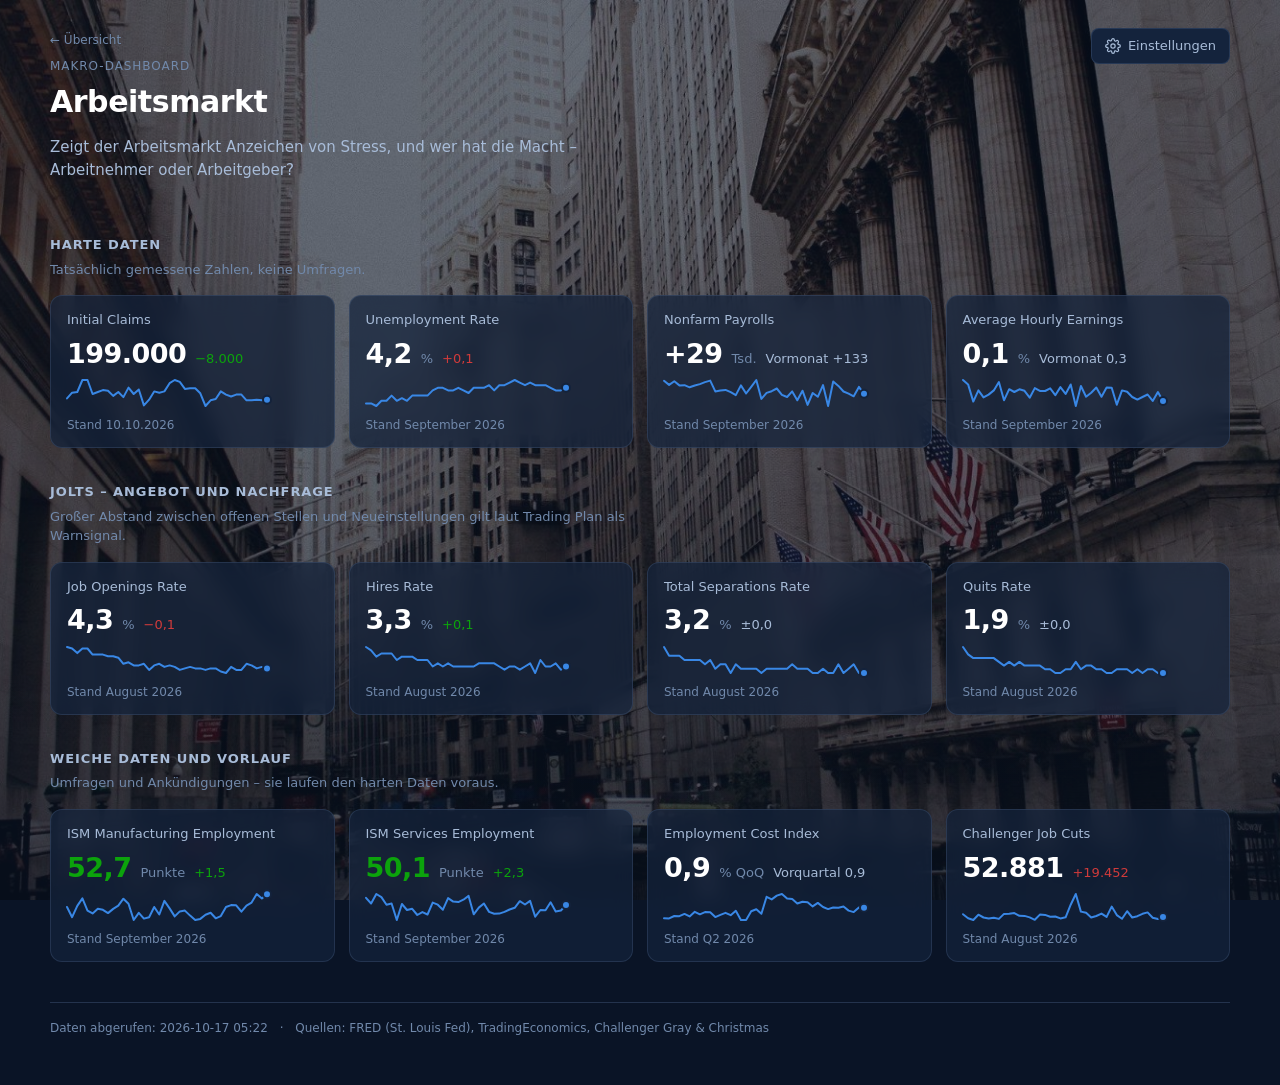
==== commit 246eee79: "Add files via upload" ====
--- a/arbeitsmarkt.html
+++ b/arbeitsmarkt.html
@@ -4,7 +4,7 @@
 <meta charset="utf-8">
 <meta name="viewport" content="width=device-width, initial-scale=1">
 <title>Makro-Dashboard · Arbeitsmarkt</title>
-<link rel="stylesheet" href="stil.css">
+<link rel="stylesheet" href="stil.css?v=20261017">
 </head>
 <body>
 
@@ -72,8 +72,9 @@
 <script src="daten/webquellen.js"></script>
 <script src="bereiche/arbeitsmarkt-kacheln.js"></script>
 <script src="motor.js"></script>
-
-<!-- Einstellungs-Menue (Zahnrad in der Kopfzeile) -->
-<script src="einstellungen.js"></script>
+
+<!-- Einstellungs-Menue (Zahnrad in der Kopfzeile) -->
+<script src="einstellungen.js?v=20261017"></script>
+<script src="hintergrund.js?v=20261017"></script>
 </body>
 </html>
--- a/stil.css
+++ b/stil.css
@@ -1,1667 +1,1854 @@
-/* ===========================================================================
-   Makro-Dashboard - Optik
-   Farbwerte und Markierungsregeln nach der Gestaltungsgrundlage:
-   duenne Markierungen, zurueckhaltendes Raster, Flaechen trennen durch Luft.
-   =========================================================================== */
-
-:root {
-  --flaeche:        #fcfcfb;
-  --ebene:          #f9f9f7;
-  --text-primaer:   #0b0b0b;
-  --text-sekundaer: #52514e;
-  --text-stumm:     #898781;
-  --raster:         #e1e0d9;
-  --achse:          #c3c2b7;
-  --rand:           rgba(11, 11, 11, 0.10);
-  --serie-1:        #2a78d6;
-  --serie-2:        #eb6834;
-  --gut:            #006300;
-  --schlecht:       #d03b3b;
-  --warnung:        #fab219;
-  --schatten:       0 1px 2px rgba(11,11,11,.04), 0 4px 16px rgba(11,11,11,.06);
-  color-scheme: light;
-}
-
-:root[data-theme="dark"] {
-  --flaeche:        #1a1a19;
-  --ebene:          #0d0d0d;
-  --text-primaer:   #ffffff;
-  --text-sekundaer: #c3c2b7;
-  --text-stumm:     #898781;
-  --raster:         #2c2c2a;
-  --achse:          #383835;
-  --rand:           rgba(255, 255, 255, 0.10);
-  --serie-1:        #3987e5;
-  --serie-2:        #d95926;
-  --gut:            #0ca30c;
-  --schlecht:       #d03b3b;
-  --warnung:        #fab219;
-  --schatten:       none;
-  color-scheme: dark;
-}
-
-* { box-sizing: border-box; }
-
-body {
-  margin: 0;
-  padding: 0 20px 48px;
-  background: var(--ebene);
-  color: var(--text-primaer);
-  font-family: system-ui, -apple-system, "Segoe UI", sans-serif;
-  font-size: 15px;
-  line-height: 1.5;
-  -webkit-font-smoothing: antialiased;
-}
-
-/* --- Kopf ---------------------------------------------------------------- */
-
-.kopf {
-  max-width: 1180px;
-  margin: 0 auto;
-  padding: 28px 0 20px;
-}
-
-.kopf-zeile {
-  display: flex;
-  align-items: flex-start;
-  justify-content: space-between;
-  gap: 16px;
-}
-
-.kopf-pfad {
-  font-size: 12px;
-  letter-spacing: .08em;
-  text-transform: uppercase;
-  color: var(--text-stumm);
-  margin-bottom: 4px;
-}
-
-.kopf-zurueck {
-  display: inline-block;
-  font-size: 12px;
-  color: var(--text-stumm);
-  text-decoration: none;
-  margin-bottom: 8px;
-}
-.kopf-zurueck:hover { color: var(--text-primaer); }
-
-.kopf h1 {
-  margin: 0;
-  font-size: 30px;
-  font-weight: 600;
-  letter-spacing: -0.015em;
-}
-
-.kopf-frage {
-  margin: 12px 0 0;
-  color: var(--text-sekundaer);
-  max-width: 62ch;
-}
-
-.kopf-knopfleiste {
-  flex: none;
-  display: flex;
-  align-items: center;
-  gap: 10px;
-}
-
-.thema-schalter {
-  flex: none;
-  background: var(--flaeche);
-  color: var(--text-sekundaer);
-  border: 1px solid var(--rand);
-  border-radius: 8px;
-  padding: 7px 13px;
-  font: inherit;
-  font-size: 13px;
-  cursor: pointer;
-}
-.thema-schalter:hover { color: var(--text-primaer); }
-:root[data-theme="dark"] .thema-hell { display: none; }
-:root:not([data-theme="dark"]) .thema-dunkel { display: none; }
-
-.pdf-knopf {
-  flex: none;
-  background: var(--serie-1);
-  color: #fff;
-  border: 1px solid var(--serie-1);
-  border-radius: 8px;
-  padding: 7px 13px;
-  font: inherit;
-  font-size: 13px;
-  font-weight: 600;
-  cursor: pointer;
-}
-.pdf-knopf:hover { filter: brightness(1.08); }
-.pdf-knopf:disabled { opacity: .6; cursor: wait; filter: none; }
-
-/* --- Gruppen ------------------------------------------------------------- */
-
-main { max-width: 1180px; margin: 0 auto; }
-
-.gruppe { margin-top: 34px; }
-
-.gruppe h2 {
-  margin: 0;
-  font-size: 13px;
-  font-weight: 600;
-  letter-spacing: .07em;
-  text-transform: uppercase;
-  color: var(--text-sekundaer);
-}
-
-.gruppe-hinweis {
-  margin: 5px 0 16px;
-  font-size: 13px;
-  color: var(--text-stumm);
-  max-width: 70ch;
-}
-
-/* --- Kachelraster -------------------------------------------------------- */
-
-.kachel-raster {
-  display: grid;
-  grid-template-columns: repeat(auto-fill, minmax(232px, 1fr));
-  gap: 14px;
-}
-
-.kachel {
-  position: relative;
-  display: flex;
-  flex-direction: column;
-  gap: 10px;
-  background: var(--flaeche);
-  border: 1px solid var(--rand);
-  border-radius: 12px;
-  padding: 15px 16px 13px;
-  text-align: left;
-  font: inherit;
-  color: inherit;
-  cursor: pointer;
-  box-shadow: var(--schatten);
-  transition: border-color .12s ease, transform .12s ease;
-}
-
-.kachel:hover,
-.kachel:focus-visible {
-  border-color: var(--achse);
-  transform: translateY(-1px);
-  outline: none;
-}
-.kachel:focus-visible { box-shadow: 0 0 0 2px var(--serie-1); }
-
-.kachel-titel {
-  font-size: 13px;
-  font-weight: 500;
-  color: var(--text-sekundaer);
-  line-height: 1.35;
-}
-
-.kachel-wertzeile {
-  display: flex;
-  align-items: baseline;
-  gap: 9px;
-  flex-wrap: wrap;
-}
-
-/* Grosse Zahlen bewusst mit proportionalen Ziffern */
-.kachel-wert {
-  font-size: 27px;
-  font-weight: 600;
-  letter-spacing: -0.02em;
-  line-height: 1.1;
-}
-
-.kachel-einheit {
-  font-size: 13px;
-  color: var(--text-stumm);
-}
-
-.delta {
-  font-size: 13px;
-  font-weight: 500;
-  white-space: nowrap;
-}
-.delta-gut      { color: var(--gut); }
-.delta-schlecht { color: var(--schlecht); }
-.delta-neutral  { color: var(--text-sekundaer); }
-
-/* PMI-Einstufungsfarbe (bewusste Ausnahme von "Zahlen tragen nie die
-   Seriennfarbe", siehe README Abschnitt 6): ISM-/PMI-Diffusionsindizes sind
-   um 50 zentriert, ueber 50 = Expansion. Betrifft nur Kacheln mit
-   k.pmiFarbe = true. */
-.pmi-gut      { color: var(--gut); }
-.pmi-schlecht { color: var(--schlecht); }
-
-.kachel-fuss {
-  display: flex;
-  align-items: center;
-  justify-content: space-between;
-  gap: 8px;
-  font-size: 12px;
-  color: var(--text-stumm);
-}
-
-.kachel-funken { height: 34px; margin: -2px 0 -4px; }
-
-/* Ersatz fuer die Verlaufslinie, solange nur ein Wert vorliegt */
-.kachel-einstufung {
-  height: 34px;
-  margin: -2px 0 -4px;
-  display: flex;
-  align-items: center;
-  font-size: 13px;
-  color: var(--text-sekundaer);
-}
-.kachel-funken svg { display: block; width: 100%; height: 100%; overflow: visible; }
-
-.marke {
-  display: inline-flex;
-  align-items: center;
-  gap: 5px;
-  font-size: 11px;
-  padding: 2px 7px;
-  border-radius: 999px;
-  border: 1px solid var(--rand);
-  color: var(--text-sekundaer);
-  white-space: nowrap;
-}
-.marke-warnung { color: var(--text-primaer); border-color: var(--warnung); }
-.marke-punkt {
-  width: 7px; height: 7px; border-radius: 50%;
-  background: var(--warnung); flex: none;
-}
-
-/* --- Startseite: Bereichs-Kacheln ----------------------------------------- */
-
-.start-raster {
-  max-width: 1180px;
-  margin: 34px auto 0;
-  display: grid;
-  grid-template-columns: repeat(auto-fill, minmax(260px, 1fr));
-  gap: 16px;
-}
-
-.bereich-kachel {
-  display: flex;
-  flex-direction: column;
-  gap: 10px;
-  background: var(--flaeche);
-  border: 1px solid var(--rand);
-  border-radius: 14px;
-  padding: 20px 20px 16px;
-  text-decoration: none;
-  color: inherit;
-  box-shadow: var(--schatten);
-  transition: border-color .12s ease, transform .12s ease;
-}
-a.bereich-kachel:hover,
-a.bereich-kachel:focus-visible {
-  border-color: var(--achse);
-  transform: translateY(-1px);
-  outline: none;
-}
-a.bereich-kachel:focus-visible { box-shadow: 0 0 0 2px var(--serie-1); }
-
-.bereich-kachel-offen { opacity: .55; cursor: default; }
-
-.bereich-kachel-titel {
-  font-size: 17px;
-  font-weight: 600;
-  letter-spacing: -0.01em;
-}
-.bereich-kachel-text {
-  margin: 0;
-  font-size: 13px;
-  color: var(--text-sekundaer);
-  line-height: 1.45;
-}
-.bereich-kachel-status {
-  align-self: flex-start;
-  font-size: 11px;
-  padding: 3px 9px;
-  border-radius: 999px;
-  border: 1px solid var(--rand);
-}
-.status-fertig { color: var(--gut); border-color: var(--gut); }
-.status-offen { color: var(--text-stumm); }
-
-/* --- Fuss ---------------------------------------------------------------- */
-
-.fuss {
-  max-width: 1180px;
-  margin: 40px auto 0;
-  padding-top: 16px;
-  border-top: 1px solid var(--raster);
-  font-size: 12px;
-  color: var(--text-stumm);
-}
-.fuss-trenner { margin: 0 8px; }
-
-/* --- Detailansicht ------------------------------------------------------- */
-
-.overlay {
-  position: fixed;
-  inset: 0;
-  background: rgba(0, 0, 0, .45);
-  display: flex;
-  align-items: flex-start;
-  justify-content: center;
-  padding: 28px 16px;
-  overflow-y: auto;
-  z-index: 50;
-}
-.overlay[hidden] { display: none; }
-
-.dialog {
-  width: min(880px, 100%);
-  background: var(--flaeche);
-  border: 1px solid var(--rand);
-  border-radius: 14px;
-  padding: 22px 24px 20px;
-  box-shadow: 0 12px 48px rgba(0,0,0,.28);
-}
-
-.dialog-kopf {
-  display: flex;
-  align-items: flex-start;
-  justify-content: space-between;
-  gap: 16px;
-}
-
-.dialog-kopf h2 {
-  margin: 0;
-  font-size: 21px;
-  font-weight: 600;
-  letter-spacing: -0.01em;
-}
-
-.dialog-unter {
-  margin: 3px 0 0;
-  font-size: 13px;
-  color: var(--text-stumm);
-}
-
-.schliessen {
-  flex: none;
-  background: none;
-  border: none;
-  color: var(--text-stumm);
-  font-size: 26px;
-  line-height: 1;
-  padding: 0 4px;
-  cursor: pointer;
-}
-.schliessen:hover { color: var(--text-primaer); }
-
-.prueffrage {
-  margin: 16px 0 0;
-  padding: 11px 14px;
-  background: var(--ebene);
-  border-left: 2px solid var(--serie-1);
-  border-radius: 0 8px 8px 0;
-  font-size: 14px;
-  color: var(--text-sekundaer);
-}
-
-.kennwerte {
-  display: grid;
-  grid-template-columns: repeat(auto-fit, minmax(128px, 1fr));
-  gap: 12px;
-  margin-top: 18px;
-}
-
-.kennwerte[hidden],
-.steuerzeile[hidden] { display: none; }
-
-/* Detailansicht ohne Verlauf: ein Wert, gross dargestellt */
-.einzelwert { padding: 22px 0 8px; }
-.einzelwert-zeile {
-  display: flex;
-  align-items: baseline;
-  gap: 10px;
-}
-.einzelwert-zahl {
-  font-size: 44px;
-  font-weight: 600;
-  letter-spacing: -0.02em;
-  line-height: 1.05;
-}
-.einzelwert-einheit { font-size: 15px; color: var(--text-stumm); }
-.einzelwert-monat {
-  margin-top: 6px;
-  font-size: 13px;
-  color: var(--text-stumm);
-}
-.einzelwert-stufe {
-  margin-top: 14px;
-  font-size: 15px;
-  font-weight: 500;
-  color: var(--text-primaer);
-}
-.einzelwert-stufe + .einzelwert-stufe { margin-top: 6px; }
-.einzelwert-hinweis { margin: 18px 0 0; font-size: 12px; color: var(--text-stumm); }
-
-.kennwert {
-  border: 1px solid var(--rand);
-  border-radius: 10px;
-  padding: 10px 12px;
-}
-.kennwert-titel {
-  font-size: 11px;
-  letter-spacing: .05em;
-  text-transform: uppercase;
-  color: var(--text-stumm);
-}
-.kennwert-wert {
-  margin-top: 3px;
-  font-size: 18px;
-  font-weight: 600;
-}
-
-/* Steuerzeile: eine Reihe ueber dem Graph */
-.steuerzeile {
-  display: flex;
-  align-items: center;
-  justify-content: space-between;
-  gap: 12px;
-  flex-wrap: wrap;
-  margin-top: 22px;
-}
-
-.zeitraum { display: flex; gap: 6px; flex-wrap: wrap; }
-
-.zeitraum button {
-  background: none;
-  border: 1px solid var(--rand);
-  border-radius: 7px;
-  padding: 5px 11px;
-  font: inherit;
-  font-size: 13px;
-  color: var(--text-sekundaer);
-  cursor: pointer;
-}
-.zeitraum button:hover { color: var(--text-primaer); }
-.zeitraum button[aria-pressed="true"] {
-  color: var(--text-primaer);
-  border-color: var(--achse);
-  font-weight: 600;
-}
-
-.ansicht-schalter {
-  background: none;
-  border: 1px solid var(--rand);
-  border-radius: 7px;
-  padding: 5px 11px;
-  font: inherit;
-  font-size: 13px;
-  color: var(--text-sekundaer);
-  cursor: pointer;
-}
-.ansicht-schalter:hover { color: var(--text-primaer); }
-
-.graph-rahmen { margin: 14px 0 0; }
-
-.graph-behaelter {
-  position: relative;
-  width: 100%;
-}
-.graph-behaelter svg { display: block; width: 100%; height: auto; }
-
-.legende {
-  display: flex;
-  gap: 16px;
-  flex-wrap: wrap;
-  margin-top: 10px;
-  font-size: 12px;
-  color: var(--text-sekundaer);
-}
-.legende-eintrag { display: inline-flex; align-items: center; gap: 6px; }
-.legende-strich { width: 14px; height: 2px; border-radius: 1px; flex: none; }
-
-/* Tooltip */
-.tooltip {
-  position: absolute;
-  pointer-events: none;
-  background: var(--flaeche);
-  border: 1px solid var(--achse);
-  border-radius: 8px;
-  padding: 8px 10px;
-  font-size: 12px;
-  white-space: nowrap;
-  box-shadow: 0 4px 14px rgba(0,0,0,.18);
-  z-index: 3;
-}
-.tooltip-datum {
-  color: var(--text-stumm);
-  margin-bottom: 4px;
-}
-.tooltip-zeile {
-  display: flex;
-  align-items: center;
-  gap: 7px;
-}
-.tooltip-wert {
-  font-weight: 600;
-  font-variant-numeric: tabular-nums;
-  color: var(--text-primaer);
-}
-.tooltip-name { color: var(--text-sekundaer); }
-
-/* Tabellenansicht */
-.tabelle-behaelter {
-  margin-top: 14px;
-  max-height: 340px;
-  overflow-y: auto;
-  border: 1px solid var(--rand);
-  border-radius: 10px;
-}
-table { width: 100%; border-collapse: collapse; font-size: 13px; }
-thead th {
-  position: sticky;
-  top: 0;
-  background: var(--flaeche);
-  text-align: left;
-  font-weight: 600;
-  color: var(--text-sekundaer);
-  padding: 9px 12px;
-  border-bottom: 1px solid var(--raster);
-}
-tbody td {
-  padding: 7px 12px;
-  border-bottom: 1px solid var(--raster);
-  font-variant-numeric: tabular-nums;
-}
-tbody tr:last-child td { border-bottom: none; }
-td.zahl { text-align: right; }
-
-/* Kategorie-Aufschluesselung unter dem Graph */
-.aufschluesselung {
-  position: relative;
-  margin-top: 22px;
-  padding-top: 16px;
-  border-top: 1px solid var(--raster);
-}
-.aufschluesselung[hidden] { display: none; }
-
-.aufschl-titel {
-  margin: 0;
-  font-size: 14px;
-  font-weight: 600;
-}
-.aufschl-hinweis {
-  margin: 4px 0 0;
-  font-size: 12px;
-  color: var(--text-stumm);
-  max-width: 70ch;
-}
-
-.aufschl-liste { margin-top: 14px; }
-
-.aufschl-zeile {
-  display: grid;
-  grid-template-columns: minmax(96px, 170px) 1fr 58px 96px;
-  align-items: center;
-  gap: 12px;
-  padding: 5px 0;
-  font-size: 13px;
-}
-.aufschl-zeile:not(.aufschl-kopf):hover { background: var(--ebene); }
-
-.aufschl-kopf {
-  font-size: 11px;
-  color: var(--text-stumm);
-  padding-bottom: 8px;
-}
-
-.aufschl-name { color: var(--text-sekundaer); }
-.aufschl-kopf .aufschl-name { color: var(--text-stumm); }
-
-.aufschl-zahl {
-  text-align: right;
-  font-variant-numeric: tabular-nums;
-  white-space: nowrap;
-}
-.aufschl-wert { font-weight: 600; color: var(--text-primaer); }
-.aufschl-diff { color: var(--text-sekundaer); }
-
-.aufschl-spur {
-  position: relative;
-  height: 14px;
-}
-.aufschl-kopf .aufschl-spur { height: 14px; }
-
-.aufschl-null {
-  position: absolute;
-  top: -5px;
-  bottom: -5px;
-  width: 1px;
-  background: var(--achse);
-}
-.aufschl-hauptlinie {
-  position: absolute;
-  top: -5px;
-  bottom: -5px;
-  width: 0;
-  border-left: 1px dashed var(--text-stumm);
-}
-.aufschl-marke-text {
-  position: absolute;
-  top: 0;
-  white-space: nowrap;
-  color: var(--text-stumm);
-}
-
-/* Datenende gerundet, an der Nulllinie gerade */
-.aufschl-balken {
-  position: absolute;
-  top: 0;
-  height: 14px;
-  min-width: 2px;
-  background: var(--serie-1);
-  border-radius: 0 4px 4px 0;
-}
-.aufschl-balken.negativ { border-radius: 4px 0 0 4px; }
-
-/* BLS-CPI-Kategorien: Monats-Navigation (zweiter, unabhaengiger Mechanismus
-   neben der bestehenden Kategorie-Aufschluesselung, siehe motor.js
-   baueAufschluesselungBLS) */
-.aufschl-nav {
-  display: flex;
-  align-items: center;
-  justify-content: center;
-  gap: 14px;
-  margin-top: 14px;
-}
-.aufschl-pfeil {
-  background: none;
-  border: 1px solid var(--rand);
-  border-radius: 7px;
-  padding: 5px 11px;
-  font: inherit;
-  font-size: 12px;
-  color: var(--text-sekundaer);
-  cursor: pointer;
-}
-.aufschl-pfeil:hover:not(:disabled) { color: var(--text-primaer); border-color: var(--achse); }
-.aufschl-pfeil:disabled { opacity: .4; cursor: default; }
-.aufschl-nav-label {
-  min-width: 11ch;
-  text-align: center;
-  font-size: 13px;
-  font-weight: 600;
-}
-
-/* Zwei Balken je Zeile: aktueller Monat (Hauptfarbe) und Vormonat (zweite
-   Farbe, etwas schmaler und leicht transparent - "eine Serienfarbe pro
-   Graph, zweite Farbe nur bei zwei Reihen" aus README Abschnitt 6) */
-.aufschl-spur-doppel { height: 18px; }
-.aufschl-balken-aktuell {
-  top: 0;
-  height: 8px;
-  background: var(--serie-1);
-}
-.aufschl-balken-vorher {
-  top: 10px;
-  height: 8px;
-  background: var(--serie-2);
-  opacity: .75;
-}
-
-.dialog-fuss {
-  display: flex;
-  align-items: flex-start;
-  justify-content: space-between;
-  gap: 16px;
-  flex-wrap: wrap;
-  margin-top: 18px;
-  padding-top: 14px;
-  border-top: 1px solid var(--raster);
-  font-size: 12px;
-  color: var(--text-stumm);
-}
-
-/* ==========================================================================
-   Regime-Tafel (Bereich Regime, Version 2)
-   Charts, IPDA-Tabelle, Regime-Kaesten, Nachschlage-Dialoge.
-   ========================================================================== */
-
-/* --- Regime-Farben. Jedes Regime behaelt diese Farbe ueberall auf der Seite:
-   im Chart-Hintergrund, in der Tabelle, in den Kaesten, in den Dialogen und
-   in der Performance-Tabelle (Vorgabe Felix, 2026-09-25).                  */
-:root {
-  --rg-bullsteep:      #e0932a;   /* Bull Steepener  = Orange      (Goldilocks)  */
-  --rg-bearsteep:      #79c96d;   /* Bear Steepener  = Hellgruen   (Reflation)   */
-  --rg-bullflat:       #ef6f6a;   /* Bull Flattener  = Hellrot     (Stagflation) */
-  --rg-bearflat:       #9e1b1b;   /* Bear Flattener  = Dunkelrot   (Deflation)   */
-  --rg-twist:          #8d8c86;   /* Twist / Neutral = Grau                      */
-  --rg-text-hell:      #1a1207;   /* Schrift auf hellen Regime-Flaechen          */
-  --rg-text-dunkel:    #ffffff;   /* Schrift auf dunklen Regime-Flaechen         */
-}
-
-.r-bullsteep { --rg: var(--rg-bullsteep); --rg-text: var(--rg-text-hell); }
-.r-bearsteep { --rg: var(--rg-bearsteep); --rg-text: var(--rg-text-hell); }
-.r-bullflat  { --rg: var(--rg-bullflat);  --rg-text: var(--rg-text-hell); }
-.r-bearflat  { --rg: var(--rg-bearflat);  --rg-text: var(--rg-text-dunkel); }
-.r-twist     { --rg: var(--rg-twist);     --rg-text: var(--rg-text-dunkel); }
-.r-leer      { --rg: transparent;         --rg-text: var(--text-stumm); }
-
-/* --- Rahmen und Kopfzeile ------------------------------------------------- */
-.regime-tafel { margin-top: 26px; }
-
-.tafel-kopf {
-  display: flex;
-  align-items: center;
-  justify-content: space-between;
-  flex-wrap: wrap;
-  gap: 10px;
-  margin-bottom: 14px;
-}
-
-.tf-schalter, .spanne-schalter { display: flex; gap: 4px; }
-
-.tf-knopf, .spanne-knopf {
-  background: var(--ebene);
-  border: 1px solid var(--rand);
-  color: var(--text-sekundaer);
-  border-radius: 8px;
-  cursor: pointer;
-  font: inherit;
-  font-variant-numeric: tabular-nums;
-}
-.tf-knopf {
-  padding: 7px 18px;
-  font-size: 14px;
-  font-weight: 600;
-  letter-spacing: .04em;
-}
-.spanne-knopf { padding: 6px 12px; font-size: 12px; }
-
-.tf-knopf:hover, .spanne-knopf:hover { color: var(--text-primaer); }
-.tf-knopf.aktiv, .spanne-knopf.aktiv {
-  background: var(--text-primaer);
-  border-color: var(--text-primaer);
-  color: var(--flaeche);
-}
-
-/* --- Raster: links Charts, rechts Tabelle --------------------------------- */
-.tafel-raster {
-  display: grid;
-  grid-template-columns: minmax(0, 1.05fr) minmax(0, 1fr);
-  gap: 16px;
-  align-items: start;
-}
-.tafel-links, .tafel-rechts {
-  display: flex;
-  flex-direction: column;
-  gap: 14px;
-  min-width: 0;
-}
-
-.karte {
-  position: relative;
-  border: 1px solid var(--rand);
-  border-radius: 12px;
-  background: var(--flaeche);
-  padding: 14px 16px 10px;
-  margin: 0;
-  box-shadow: var(--schatten);
-}
-.karte-kopf { margin-bottom: 8px; }
-.karte-kopf h3 {
-  margin: 0;
-  font-size: 12px;
-  font-weight: 600;
-  letter-spacing: .06em;
-  text-transform: uppercase;
-  color: var(--text-sekundaer);
-}
-.karte-unter {
-  margin: 3px 0 0;
-  font-size: 12px;
-  color: var(--text-stumm);
-  font-variant-numeric: tabular-nums;
-}
-
-/* --- Charts ---------------------------------------------------------------- */
-.chart-paar {
-  display: grid;
-  grid-template-columns: repeat(2, minmax(0, 1fr));
-  gap: 14px;
-}
-
-.chart-karte:hover .chart-lupe { opacity: 1; }
-.chart-lupe {
-  position: absolute;
-  top: 12px;
-  right: 14px;
-  font-size: 15px;
-  color: var(--text-stumm);
-  opacity: 0;
-  transition: opacity .12s ease;
-  pointer-events: none;
-}
-
-.chart-box {
-  position: relative;
-  cursor: zoom-in;
-  border-radius: 8px;
-}
-.chart-box:focus-visible { outline: 2px solid var(--serie-1); outline-offset: 3px; }
-.chart-box svg { display: block; width: 100%; height: auto; overflow: visible; }
-.chart-leer {
-  margin: 0;
-  padding: 36px 0;
-  text-align: center;
-  font-size: 13px;
-  color: var(--text-stumm);
-}
-
-/* Regime-Hintergrund im ZSK-Chart */
-.chart-band {
-  fill: var(--rg);
-  opacity: .30;
-}
-
-.chart-tip {
-  position: absolute;
-  pointer-events: none;
-  background: var(--flaeche);
-  border: 1px solid var(--rand);
-  border-radius: 8px;
-  padding: 7px 10px;
-  font-size: 12px;
-  box-shadow: 0 6px 20px rgba(0,0,0,.22);
-  white-space: nowrap;
-  z-index: 3;
-}
-.chart-tip-datum { color: var(--text-stumm); }
-.chart-tip-wert {
-  font-weight: 600;
-  font-size: 14px;
-  font-variant-numeric: tabular-nums;
-}
-.chart-tip-regime {
-  margin-top: 5px;
-  padding: 2px 7px;
-  border-radius: 5px;
-  font-size: 11px;
-  font-weight: 600;
-  background: var(--rg);
-  color: var(--rg-text);
-}
-
-.chart-vollbild { cursor: default; margin-top: 16px; }
-
-/* --- Regime-Kaesten -------------------------------------------------------- */
-.regime-kasten {
-  display: flex;
-  flex-direction: column;
-  gap: 3px;
-  border: 1px solid var(--rand);
-  border-left: 5px solid var(--rg);
-  border-radius: 10px;
-  padding: 12px 16px;
-  background: color-mix(in srgb, var(--rg) 16%, var(--flaeche));
-}
-.kasten-titel {
-  font-size: 11px;
-  letter-spacing: .06em;
-  text-transform: uppercase;
-  color: var(--text-stumm);
-}
-.kasten-wert { font-size: 20px; font-weight: 650; letter-spacing: -0.01em; }
-.kasten-meta { font-size: 12px; color: var(--text-sekundaer); }
-.kasten-abgleich {
-  display: flex;
-  align-items: center;
-  gap: 7px;
-  margin-top: 5px;
-  font-size: 12px;
-}
-.ap-gut-text { color: var(--gut); }
-.ap-schlecht-text { color: var(--schlecht); }
-
-.kasten-reihe {
-  display: grid;
-  grid-template-columns: minmax(0, 1fr) auto;
-  gap: 10px;
-  align-items: stretch;
-}
-
-/* --- Knoepfe fuer die Nachschlage-Dialoge ---------------------------------- */
-.knopf-reihe {
-  display: grid;
-  grid-template-columns: repeat(2, minmax(0, 1fr));
-  gap: 10px;
-}
-.tafel-knopf {
-  background: var(--ebene);
-  border: 1px solid var(--rand);
-  border-radius: 10px;
-  color: var(--text-primaer);
-  cursor: pointer;
-  font: inherit;
-  font-size: 14px;
-  font-weight: 600;
-  padding: 16px 12px;
-  text-align: center;
-}
-.tafel-knopf:hover { border-color: var(--achse); background: var(--flaeche); }
-.tafel-knopf-schmal { padding: 12px 20px; font-size: 13px; }
-
-/* --- IPDA-Tabelle ---------------------------------------------------------- */
-.tabellen-karte { padding-bottom: 0; }
-.regime-tabelle {
-  max-height: 460px;
-  overflow: auto;
-  margin: 0 -16px;
-  border-top: 1px solid var(--raster);
-}
-.regime-tabelle table { font-size: 12px; }
-.regime-tabelle thead th {
-  padding: 8px 8px;
-  font-size: 11px;
-  white-space: nowrap;
-  border-bottom: 1px solid var(--raster);
-}
-.regime-tabelle td {
-  padding: 5px 8px;
-  border-bottom: 1px solid var(--raster);
-  white-space: nowrap;
-}
-.regime-tabelle tbody tr:hover td { background: var(--ebene); }
-.regime-tabelle .datum { color: var(--text-sekundaer); font-variant-numeric: tabular-nums; }
-.regime-tabelle .zahl, .regime-tabelle td.zahl {
-  text-align: right;
-  font-variant-numeric: tabular-nums;
-}
-.regime-tabelle th.mitte, .regime-tabelle td.mitte { text-align: center; }
-.regime-tabelle .dz-plus { color: var(--gut); }
-.regime-tabelle .dz-minus { color: var(--schlecht); }
-.regime-tabelle .dz-null { color: var(--text-stumm); }
-
-.regime-zelle { padding-right: 6px !important; }
-.regime-pille {
-  display: inline-block;
-  padding: 2px 8px;
-  border-radius: 5px;
-  font-size: 11px;
-  font-weight: 600;
-  white-space: nowrap;
-  background: var(--rg);
-  color: var(--rg-text);
-}
-
-.abgleich-punkt {
-  display: inline-block;
-  width: 9px;
-  height: 9px;
-  border-radius: 50%;
-  flex: none;
-}
-.ap-gut { background: var(--gut); }
-.ap-schlecht { background: var(--schlecht); }
-
-/* --- Nachschlage-Dialoge (Sharp Ratios, Core Setups, Info) ----------------- */
-.dialog-breit { width: min(1240px, 100%); }
-body.dialog-offen { overflow: hidden; }
-
-.nachschlag-inhalt { margin-top: 18px; overflow-x: auto; }
-.nachschlag-tabelle { font-size: 12px; }
-.nachschlag-tabelle th, .nachschlag-tabelle td {
-  padding: 5px 9px;
-  border: 1px solid var(--raster);
-  white-space: nowrap;
-}
-.nachschlag-tabelle .zahl { text-align: right; font-variant-numeric: tabular-nums; }
-.nk-ecke { background: var(--ebene); }
-.nk-kopf {
-  background: var(--rg);
-  color: var(--rg-text);
-  text-align: center;
-}
-.nk-kopf-titel { display: block; font-weight: 700; }
-.nk-kopf-unter { display: block; font-size: 10px; font-weight: 500; opacity: .85; }
-.nk-unterkopf {
-  font-size: 10px;
-  letter-spacing: .04em;
-  text-transform: uppercase;
-  color: var(--text-stumm);
-  background: var(--ebene);
-}
-.nk-seite {
-  font-weight: 700;
-  background: var(--ebene);
-  color: var(--text-sekundaer);
-}
-.nk-long .nk-seite { color: var(--gut); }
-.nk-short .nk-seite { color: var(--schlecht); }
-.nk-wert { font-weight: 600; }
-.nk-top { color: var(--schlecht); }      /* im Original rot hervorgehoben */
-.nk-leer { background: var(--ebene); }
-.nk-zeile { background: var(--ebene); font-weight: 600; }
-.nk-feld { text-align: center; }
-
-/* Weiche Regime-Flaechen fuer die Info-Tabelle */
-.r-bullsteep-weich { background: color-mix(in srgb, var(--rg-bullsteep) 36%, var(--flaeche)); }
-.r-bearsteep-weich { background: color-mix(in srgb, var(--rg-bearsteep) 36%, var(--flaeche)); }
-.r-bullflat-weich  { background: color-mix(in srgb, var(--rg-bullflat)  36%, var(--flaeche)); }
-.r-bearflat-weich  { background: color-mix(in srgb, var(--rg-bearflat)  46%, var(--flaeche)); }
-
-/* --- Performance-Tabelle: Regime-Spalte in Regime-Farbe ------------------- */
-.referenz-tabelle .regime-spalte {
-  background: var(--rg);
-  color: var(--rg-text);
-  font-weight: 600;
-}
-
-/* Historische Referenztabelle (statisch, kein Live-Abruf) */
-.referenz-hinweis {
-  margin: 4px 0 14px;
-  font-size: 12px;
-  color: var(--text-stumm);
-  max-width: 70ch;
-}
-.referenz-tabelle {
-  border: 1px solid var(--rand);
-  border-radius: 10px;
-  overflow: hidden;
-}
-.dialog-fuss a { color: var(--text-sekundaer); }
-.hinweis { max-width: 46ch; }
-
-/* --- Handy --------------------------------------------------------------- */
-
-/* ==========================================================================
-   Event-Kalender (Startseite, unter den Bereichs-Kacheln)
-   Struktur nach Forex-Factory-Vorbild, Farben und Schrift vom Dashboard.
-   ========================================================================== */
-
-.kalender { margin-top: 38px; }
-
-.kalender-kopf {
-  display: flex;
-  align-items: flex-end;
-  justify-content: space-between;
-  flex-wrap: wrap;
-  gap: 12px;
-  margin-bottom: 14px;
-}
-
-.kalender h2 {
-  margin: 0;
-  font-size: 13px;
-  font-weight: 600;
-  letter-spacing: .07em;
-  text-transform: uppercase;
-  color: var(--text-sekundaer);
-}
-
-.kalender-unter {
-  margin: 5px 0 0;
-  font-size: 12px;
-  color: var(--text-stumm);
-}
-
-.kalender-hinweis {
-  margin: 0;
-  padding: 22px 16px;
-  font-size: 13px;
-  color: var(--text-stumm);
-  text-align: center;
-  border: 1px dashed var(--rand);
-  border-radius: 10px;
-}
-
-.kalender-fuss {
-  margin: 10px 0 0;
-  font-size: 11px;
-  color: var(--text-stumm);
-}
-
-/* --- Filter je Bedeutung --------------------------------------------------- */
-.kalender-filter { display: flex; flex-wrap: wrap; gap: 6px; }
-
-.filter-knopf {
-  display: inline-flex;
-  align-items: center;
-  gap: 7px;
-  background: var(--ebene);
-  border: 1px solid var(--rand);
-  border-radius: 8px;
-  color: var(--text-stumm);
-  cursor: pointer;
-  font: inherit;
-  font-size: 12px;
-  padding: 6px 11px;
-  opacity: .5;
-}
-.filter-knopf.aktiv { opacity: 1; color: var(--text-primaer); }
-.filter-knopf:hover { border-color: var(--achse); }
-.filter-anzahl {
-  font-variant-numeric: tabular-nums;
-  color: var(--text-stumm);
-  font-size: 11px;
-}
-
-/* --- Impact-Punkte --------------------------------------------------------- */
-.imp-punkt {
-  display: inline-block;
-  width: 9px;
-  height: 9px;
-  border-radius: 50%;
-  flex: none;
-}
-.imp-hoch     { background: #d03b3b; }
-.imp-mittel   { background: #e08a2a; }
-.imp-niedrig  { background: #d8c33c; }
-.imp-feiertag { background: var(--achse); }
-.imp-sonst    { background: var(--text-stumm); }
-
-/* --- Tabelle, Kopf und Tagestrenner ---------------------------------------- */
-.kalender-liste {
-  border: 1px solid var(--rand);
-  border-radius: 10px;
-  overflow: hidden;
-}
-
-.kalender-tabelle {
-  width: 100%;
-  border-collapse: collapse;
-  font-size: 13px;
-}
-.kalender-tabelle thead th {
-  position: sticky;
-  top: 0;
-  z-index: 2;
-  background: var(--ebene);
-  border-bottom: 1px solid var(--rand);
-  padding: 8px 10px;
-  text-align: left;
-  font-size: 10px;
-  font-weight: 600;
-  letter-spacing: .06em;
-  text-transform: uppercase;
-  color: var(--text-stumm);
-}
-.kalender-tabelle thead th.k-wert { text-align: right; }
-
-.kalender-tabelle td {
-  padding: 7px 10px;
-  border-bottom: 1px solid var(--raster);
-  vertical-align: middle;
-}
-.kalender-tabelle tbody tr:last-child td { border-bottom: none; }
-.kalender-tabelle tbody tr:not(.tag-zeile):hover td { background: var(--ebene); }
-
-/* Tagestrenner als volle Zeile innerhalb der Tabelle */
-.tag-zeile td {
-  background: var(--ebene);
-  border-top: 1px solid var(--rand);
-  border-bottom: 1px solid var(--rand);
-  padding: 7px 10px;
-  font-size: 12px;
-  font-weight: 600;
-  color: var(--text-sekundaer);
-}
-.tag-zeile.tag-heute td { color: var(--text-primaer); }
-.tag-heute-marke {
-  display: inline-block;
-  margin-left: 10px;
-  background: var(--text-primaer);
-  color: var(--flaeche);
-  border-radius: 4px;
-  padding: 1px 7px;
-  font-size: 10px;
-  letter-spacing: .05em;
-  text-transform: uppercase;
-  vertical-align: 1px;
-}
-
-.k-zeit {
-  width: 84px;
-  white-space: nowrap;
-  color: var(--text-sekundaer);
-  font-variant-numeric: tabular-nums;
-}
-.k-waehrung { width: 56px; }
-.waehrung-marke {
-  display: inline-block;
-  min-width: 38px;
-  text-align: center;
-  padding: 2px 6px;
-  border: 1px solid var(--rand);
-  border-radius: 5px;
-  background: var(--ebene);
-  font-size: 11px;
-  font-weight: 600;
-  letter-spacing: .03em;
-  color: var(--text-sekundaer);
-}
-.k-impact { width: 22px; text-align: center; }
-.k-titel { color: var(--text-primaer); }
-.k-wert {
-  width: 86px;
-  text-align: right;
-  white-space: nowrap;
-  font-variant-numeric: tabular-nums;
-  color: var(--text-sekundaer);
-}
-.k-vorher { color: var(--text-stumm); }
-
-/* Vergangene Termine treten zurueck, der naechste wird hervorgehoben */
-.termin-vorbei td { opacity: .45; }
-.termin-naechster td { background: color-mix(in srgb, var(--serie-1) 12%, transparent); }
-.termin-naechster .k-titel { font-weight: 600; }
-.naechster-marke {
-  margin-left: 9px;
-  padding: 1px 7px;
-  border-radius: 4px;
-  background: var(--serie-1);
-  color: #fff;
-  font-size: 10px;
-  letter-spacing: .04em;
-  text-transform: uppercase;
-  white-space: nowrap;
-}
-
-/* Regime-Tafel: ab hier untereinander statt nebeneinander */
-@media (max-width: 1080px) {
-  .tafel-raster { grid-template-columns: minmax(0, 1fr); }
-  .regime-tabelle { max-height: 380px; }
-}
-
-@media (max-width: 620px) {
-  body { padding: 0 14px 36px; }
-  .kopf h1 { font-size: 25px; }
-  .chart-paar { grid-template-columns: minmax(0, 1fr); }
-  .kasten-reihe { grid-template-columns: minmax(0, 1fr); }
-  .tafel-kopf { justify-content: flex-start; }
-  .regime-tabelle { max-height: 320px; }
-  .nachschlag-tabelle { font-size: 11px; }
-  .nachschlag-tabelle th, .nachschlag-tabelle td { padding: 4px 6px; }
-  /* Kalender: Prognose/Vorwert weg, damit Uhrzeit und Titel lesbar bleiben */
-  .kalender-tabelle { font-size: 12px; }
-  .kalender-tabelle td { padding: 6px 7px; }
-  .k-zeit { width: 58px; }
-  .k-waehrung { width: 46px; }
-  .waehrung-marke { min-width: 32px; padding: 1px 4px; }
-  .k-vorher { display: none; }
-  .k-wert { width: 62px; }
-  .naechster-marke { display: none; }
-  .kachel-raster { grid-template-columns: repeat(auto-fill, minmax(158px, 1fr)); gap: 11px; }
-  .kachel-wert { font-size: 23px; }
-  .dialog { padding: 18px 16px 16px; border-radius: 12px; }
-  .aufschl-zeile { grid-template-columns: 82px 1fr 42px 62px; gap: 8px; font-size: 12px; }
-  .aufschl-kopf { font-size: 10px; }
-  .overlay { padding: 12px 8px; }
-}
-
-/* ===========================================================================
-   AB HIER: Einstellungs-Menue und bewegter Hintergrund (2026-09-29)
-   =========================================================================== */
-
-/* --- Dunkelthema in Dunkelblau -------------------------------------------
-   Damit Startseite (mit Hintergrund) und Unterseiten (ohne) zusammenpassen,
-   ist das gesamte Dunkelthema auf Dunkelblau umgestellt. Bewusst geaendert
-   werden nur die Flaechen-, Raster- und Textfarben. Die Datenfarben
-   (--serie-1, --serie-2, --gut, --schlecht, --warnung) bleiben unangetastet,
-   damit die Charts exakt so lesbar bleiben wie geprueft.
-   Rueckbau: einfach diesen einen Block loeschen. */
-:root[data-theme="dark"] {
-  --flaeche:        #14233c;
-  --ebene:          #0a1426;
-  --raster:         #24334d;
-  --achse:          #35486a;
-  --rand:           rgba(146, 180, 230, .14);
-  --text-sekundaer: #a8bcd8;
-  --text-stumm:     #7189ab;
-  --flaeche-glas:   rgba(20, 35, 60, .72);
-}
-
-/* --- Vorlagen-Paletten -----------------------------------------------------
-   Jede Hintergrund-Vorlage kann Kachel-, Rand- und Textfarben umstellen, per
-   [data-hintergrund] (wird von hintergrund.js gesetzt, siehe dort). Ohne
-   passenden Block gilt die Dunkelblau-Palette oben (= Kurstafel).
-   Betrifft NUR die Startseite: data-hintergrund wird ausschliesslich dort
-   gesetzt, die Unterseiten bleiben unberuehrt. */
-:root[data-theme="dark"][data-hintergrund="handelssaal"] {
-  --flaeche:        #241a0d;
-  --ebene:          #150f07;
-  --raster:         #3a2c17;
-  --achse:          #55411f;
-  --rand:           rgba(240, 190, 90, .22);
-  --text-sekundaer: #d9c39a;
-  --text-stumm:     #a68a5e;
-  --serie-1:        #f0b23a;
-  --flaeche-glas:   rgba(42, 30, 16, .68);
-  --akzent-text:    #241704;
-}
-
-/* Bulle und Bär (Felix' Wahl vom 2026-10-01, Variante "Foto-Duell"):
-   neutrales Dunkel mit warmem Sand-Akzent statt Rot ODER Grün - die beiden
-   Duell-Farben stecken schon in den Tieren selbst, der Akzent (Knöpfe,
-   Fokusring) soll keine der beiden Seiten bevorzugen. */
-:root[data-theme="dark"][data-hintergrund="bulle-baer"] {
-  --flaeche:        #18191c;
-  --ebene:          #0c0d0e;
-  --raster:         #26282c;
-  --achse:          #3a3d42;
-  --rand:           rgba(233, 230, 218, .16);
-  --text-sekundaer: #c7c7bd;
-  --text-stumm:     #87877e;
-  --serie-1:        #e9e6da;
-  --flaeche-glas:   rgba(22, 23, 26, .68);
-  --akzent-text:    #14140f;
-}
-
-/* --- Hintergrundebenen ---------------------------------------------------
-   Beide liegen hinter dem Inhalt (negativer z-index). Die Seitenfarbe des
-   body wird auf die Zeichenflaeche des Browsers uebertragen und deshalb
-   zuerst gemalt - die Ebenen hier liegen darueber, der Inhalt darueber. */
-.hg-leinwand {
-  position: fixed;
-  inset: 0;
-  width: 100%;
-  height: 100%;
-  z-index: -2;
-  display: block;
-  pointer-events: none;
-}
-
-.hg-schleier {
-  position: fixed;
-  inset: 0;
-  z-index: -1;
-  pointer-events: none;
-  background: radial-gradient(135% 105% at 50% 10%,
-    rgba(7, 14, 26, 0) 0%,
-    rgba(7, 14, 26, .12) 60%,
-    rgba(7, 14, 26, .48) 100%);
-}
-
-/* Die eigentliche Abdunklung, per Regler im Einstellungs-Menue */
-.hg-schleier::after {
-  content: "";
-  position: absolute;
-  inset: 0;
-  background: var(--ebene);
-  opacity: var(--hg-abdunklung, .65);
-}
-
-/* Durchscheinende Kacheln, nur auf der Startseite und nur bei aktivem
-   Hintergrund. Der Weichzeichner kostet Rechenleistung, deshalb laesst er
-   sich im Menue auf "Massiv" umstellen. */
-:root[data-theme="dark"][data-kachelstil="durchscheinend"]:not([data-hintergrund="aus"]) .bereich-kachel,
-:root[data-theme="dark"][data-kachelstil="durchscheinend"]:not([data-hintergrund="aus"]) .kalender-liste {
-  background: var(--flaeche-glas);
-  -webkit-backdrop-filter: blur(10px);
-  backdrop-filter: blur(10px);
-}
-
-/* --- Zahnrad-Knopf in der Kopfzeile -------------------------------------- */
-
-.thema-schalter-versteckt { display: none !important; }
-
-.ein-knopf {
-  flex: none;
-  display: inline-flex;
-  align-items: center;
-  gap: 7px;
-  background: var(--flaeche);
-  color: var(--text-sekundaer);
-  border: 1px solid var(--rand);
-  border-radius: 8px;
-  padding: 7px 13px;
-  font: inherit;
-  font-size: 13px;
-  cursor: pointer;
-  transition: color .12s ease, border-color .12s ease;
-}
-.ein-knopf:hover { color: var(--text-primaer); border-color: var(--achse); }
-.ein-knopf:focus-visible { outline: 2px solid var(--serie-1); outline-offset: 2px; }
-.ein-knopf svg { flex: none; }
-
-/* --- Menue ---------------------------------------------------------------- */
-
-.ein-huelle {
-  position: fixed;
-  inset: 0;
-  z-index: 90;
-  display: flex;
-  align-items: flex-start;
-  justify-content: center;
-  padding: 40px 16px;
-  overflow-y: auto;
-  background: rgba(4, 9, 18, .62);
-  -webkit-backdrop-filter: blur(3px);
-  backdrop-filter: blur(3px);
-}
-.ein-huelle[hidden] { display: none; }
-
-body.ein-offen { overflow: hidden; }
-
-.ein-kasten {
-  width: 100%;
-  max-width: 480px;
-  background: var(--flaeche);
-  border: 1px solid var(--rand);
-  border-radius: 14px;
-  box-shadow: 0 24px 64px rgba(0, 0, 0, .45);
-  overflow: hidden;
-}
-
-.ein-kopf {
-  display: flex;
-  align-items: center;
-  justify-content: space-between;
-  gap: 12px;
-  padding: 16px 18px;
-  border-bottom: 1px solid var(--rand);
-}
-.ein-kopf h2 { margin: 0; font-size: 17px; font-weight: 600; letter-spacing: -0.01em; }
-
-.ein-schliessen {
-  flex: none;
-  background: none;
-  border: 1px solid transparent;
-  border-radius: 8px;
-  color: var(--text-stumm);
-  font-size: 15px;
-  line-height: 1;
-  padding: 6px 9px;
-  cursor: pointer;
-}
-.ein-schliessen:hover { color: var(--text-primaer); border-color: var(--rand); }
-
-.ein-koerper { padding: 6px 18px 20px; }
-
-.ein-titel {
-  margin: 18px 0 10px;
-  font-size: 11px;
-  font-weight: 600;
-  letter-spacing: .09em;
-  text-transform: uppercase;
-  color: var(--text-stumm);
-}
-
-.ein-untertitel {
-  margin: 18px 0 9px;
-  font-size: 13px;
-  font-weight: 600;
-  color: var(--text-sekundaer);
-}
-
-.ein-hinweis {
-  margin: 9px 0 0;
-  font-size: 12px;
-  line-height: 1.45;
-  color: var(--text-stumm);
-}
-
-/* Regler */
-.ein-regler { margin-bottom: 13px; }
-.ein-regler-kopf {
-  display: flex;
-  justify-content: space-between;
-  align-items: baseline;
-  gap: 10px;
-  font-size: 13px;
-  color: var(--text-sekundaer);
-  margin-bottom: 4px;
-}
-.ein-regler-wert { color: var(--text-stumm); font-variant-numeric: tabular-nums; }
-.ein-regler input[type="range"] { width: 100%; margin: 0; accent-color: var(--serie-1); }
-
-/* Graphenfarben (eigene Linienfarbe je Serie, unabhaengig von der Vorlage) */
-.ein-farbe-reset {
-  background: none;
-  border: 1px solid var(--rand);
-  border-radius: 6px;
-  color: var(--text-stumm);
-  font: inherit;
-  font-size: 11.5px;
-  padding: 3px 8px;
-  cursor: pointer;
-}
-.ein-farbe-reset:hover { color: var(--text-primaer); border-color: var(--achse); }
-.ein-farbregler input[type="color"] {
-  width: 100%;
-  height: 34px;
-  padding: 0;
-  border: 1px solid var(--rand);
-  border-radius: 8px;
-  background: var(--ebene);
-  cursor: pointer;
-}
-.ein-farbregler input[type="color"]::-webkit-color-swatch-wrapper { padding: 3px; }
-.ein-farbregler input[type="color"]::-webkit-color-swatch { border: none; border-radius: 5px; }
-.ein-farbregler input[type="color"]::-moz-color-swatch { border: none; border-radius: 5px; }
-
-/* Auswahlpaare (Hell/Dunkel, Kacheln, Bildrate, An/Aus) */
-.ein-wahl {
-  display: flex;
-  align-items: center;
-  justify-content: space-between;
-  gap: 12px;
-  flex-wrap: wrap;
-  margin-bottom: 11px;
-}
-.ein-wahl-titel { font-size: 13px; color: var(--text-sekundaer); }
-.ein-wahl-gruppe {
-  display: inline-flex;
-  gap: 4px;
-  padding: 3px;
-  background: var(--ebene);
-  border: 1px solid var(--rand);
-  border-radius: 9px;
-}
-.ein-wahl-knopf {
-  background: none;
-  border: none;
-  border-radius: 6px;
-  color: var(--text-stumm);
-  font: inherit;
-  font-size: 12.5px;
-  padding: 5px 11px;
-  cursor: pointer;
-  white-space: nowrap;
-}
-.ein-wahl-knopf:hover { color: var(--text-primaer); }
-.ein-wahl-knopf[aria-pressed="true"] {
-  background: var(--serie-1);
-  color: #fff;
-  font-weight: 600;
-}
-
-/* Vorlagen-Auswahl */
-.ein-vorlagen {
-  display: grid;
-  grid-template-columns: repeat(2, minmax(0, 1fr));
-  gap: 9px;
-}
-
-.ein-vorlage {
-  display: flex;
-  flex-direction: column;
-  gap: 5px;
-  text-align: left;
-  background: var(--ebene);
-  border: 1px solid var(--rand);
-  border-radius: 10px;
-  padding: 9px 10px 10px;
-  font: inherit;
-  color: var(--text-sekundaer);
-  cursor: pointer;
-  transition: border-color .12s ease;
-}
-.ein-vorlage:hover:not(:disabled) { border-color: var(--achse); }
-.ein-vorlage[aria-pressed="true"] { border-color: var(--serie-1); box-shadow: 0 0 0 1px var(--serie-1) inset; }
-.ein-vorlage:disabled { opacity: .45; cursor: default; }
-
-.ein-vorlage-bild {
-  display: block;
-  height: 46px;
-  border-radius: 6px;
-  background: #0a1426;
-  border: 1px solid var(--rand);
-  overflow: hidden;
-}
-
-/* Kleine Vorschau der Kurstafel: drei angedeutete Notierungszeilen
-   (Name, Wert, Veraenderung) als eingebettete Vektorgrafik. */
-.ein-vorlage-bild[data-vorlage="kurstafel"] {
-  background-image: url("data:image/svg+xml,%3Csvg xmlns='http://www.w3.org/2000/svg' viewBox='0 0 100 46' preserveAspectRatio='none'%3E%3Crect width='100' height='46' fill='%230a1426'/%3E%3Crect x='7' y='8' width='19' height='3' rx='1.5' fill='%23a8c8f0' opacity='.7'/%3E%3Crect x='30' y='8' width='15' height='3' rx='1.5' fill='%23ffffff' opacity='.85'/%3E%3Crect x='49' y='8' width='9' height='3' rx='1.5' fill='%2360b2ff'/%3E%3Crect x='62' y='8' width='17' height='3' rx='1.5' fill='%23a8c8f0' opacity='.45'/%3E%3Crect x='83' y='8' width='11' height='3' rx='1.5' fill='%23ffffff' opacity='.45'/%3E%3Crect x='7' y='21' width='14' height='3' rx='1.5' fill='%23a8c8f0' opacity='.6'/%3E%3Crect x='25' y='21' width='18' height='3' rx='1.5' fill='%23ffffff' opacity='.75'/%3E%3Crect x='47' y='21' width='10' height='3' rx='1.5' fill='%23e16c4e'/%3E%3Crect x='61' y='21' width='13' height='3' rx='1.5' fill='%23a8c8f0' opacity='.4'/%3E%3Crect x='78' y='21' width='16' height='3' rx='1.5' fill='%23ffffff' opacity='.4'/%3E%3Crect x='7' y='34' width='17' height='3' rx='1.5' fill='%23a8c8f0' opacity='.5'/%3E%3Crect x='28' y='34' width='13' height='3' rx='1.5' fill='%23ffffff' opacity='.6'/%3E%3Crect x='45' y='34' width='9' height='3' rx='1.5' fill='%2360b2ff' opacity='.8'/%3E%3Crect x='58' y='34' width='19' height='3' rx='1.5' fill='%23a8c8f0' opacity='.35'/%3E%3Crect x='81' y='34' width='12' height='3' rx='1.5' fill='%23ffffff' opacity='.35'/%3E%3C/svg%3E");
-  background-size: 100% 100%;
-  background-repeat: no-repeat;
-}
-
-/* Kleine Vorschau des Handelssaals: warmer Ticker-Screen statt Blau, mit
-   einer angedeuteten "NYSE"-Kopfzeile oben. */
-.ein-vorlage-bild[data-vorlage="handelssaal"] {
-  background-image: url("data:image/svg+xml,%3Csvg xmlns='http://www.w3.org/2000/svg' viewBox='0 0 100 46' preserveAspectRatio='none'%3E%3Crect width='100' height='46' fill='%23150f07'/%3E%3Crect x='0' y='0' width='100' height='11' fill='%233a2c17'/%3E%3Crect x='7' y='4' width='26' height='4' rx='1.5' fill='%23ffe0a0' opacity='.85'/%3E%3Crect x='7' y='19' width='13' height='3' rx='1.5' fill='%23c9ae82' opacity='.7'/%3E%3Crect x='23' y='19' width='15' height='3' rx='1.5' fill='%23ffffff' opacity='.8'/%3E%3Crect x='41' y='19' width='9' height='3' rx='1.5' fill='%235ad678'/%3E%3Crect x='58' y='19' width='17' height='3' rx='1.5' fill='%23c9ae82' opacity='.45'/%3E%3Crect x='79' y='19' width='14' height='3' rx='1.5' fill='%23ffffff' opacity='.4'/%3E%3Crect x='7' y='32' width='16' height='3' rx='1.5' fill='%23c9ae82' opacity='.55'/%3E%3Crect x='26' y='32' width='13' height='3' rx='1.5' fill='%23ffffff' opacity='.6'/%3E%3Crect x='43' y='32' width='9' height='3' rx='1.5' fill='%23e65a46' opacity='.85'/%3E%3Crect x='56' y='32' width='19' height='3' rx='1.5' fill='%23c9ae82' opacity='.35'/%3E%3Crect x='79' y='32' width='12' height='3' rx='1.5' fill='%23ffffff' opacity='.35'/%3E%3C/svg%3E");
-  background-size: 100% 100%;
-  background-repeat: no-repeat;
-}
-
-/* Kleine Vorschau von "Bulle und Bär": dunkler Grund mit einem rötlichen
-   Schein oben links (Bär) und einem grünlichen Schein oben rechts (Bulle),
-   dazu ein kleiner heller Punkt in der Mitte fürs Bündeln der Kursströme. */
-.ein-vorlage-bild[data-vorlage="bulle-baer"] {
-  background-image: url("data:image/svg+xml,%3Csvg xmlns='http://www.w3.org/2000/svg' viewBox='0 0 100 46' preserveAspectRatio='none'%3E%3Crect width='100' height='46' fill='%23101012'/%3E%3Cellipse cx='13' cy='9' rx='17' ry='13' fill='%23e8483c' opacity='.55'/%3E%3Cellipse cx='87' cy='9' rx='17' ry='13' fill='%2335c47a' opacity='.5'/%3E%3Cline x1='4' y1='2' x2='46' y2='30' stroke='%23e8483c' stroke-width='1.4' opacity='.4'/%3E%3Cline x1='96' y1='44' x2='54' y2='16' stroke='%2335c47a' stroke-width='1.4' opacity='.4'/%3E%3Ccircle cx='50' cy='30' r='3.2' fill='%23ffffff' opacity='.9'/%3E%3C/svg%3E");
-  background-size: 100% 100%;
-  background-repeat: no-repeat;
-}
-
-/* Noch nicht gebaute Vorlagen: leerer Platz, klar als offen erkennbar */
-.ein-vorlage:disabled .ein-vorlage-bild { border-style: dashed; }
-
-.ein-vorlage-name { font-size: 13px; font-weight: 600; color: var(--text-primaer); }
-.ein-vorlage-text { font-size: 11.5px; line-height: 1.35; color: var(--text-stumm); }
-
-.ein-zuruecksetzen {
-  margin-top: 14px;
-  background: none;
-  border: 1px solid var(--rand);
-  border-radius: 8px;
-  color: var(--text-stumm);
-  font: inherit;
-  font-size: 12.5px;
-  padding: 7px 12px;
-  cursor: pointer;
-}
-.ein-zuruecksetzen:hover { color: var(--text-primaer); border-color: var(--achse); }
-
-@media (max-width: 620px) {
-  .ein-huelle { padding: 16px 10px; }
-  .ein-knopf span { display: none; }   /* nur das Zahnrad, spart Platz */
-  .ein-knopf { padding: 7px 10px; }
-  .ein-vorlagen { grid-template-columns: minmax(0, 1fr); }
-}
-
-/* Systemeinstellung "Bewegung reduzieren": keine Animation, nur ein
-   Standbild (die Umsetzung dazu steht in hintergrund.js). */
-@media (prefers-reduced-motion: reduce) {
-  .bereich-kachel { transition: none; }
-}
+/* ===========================================================================
+   Makro-Dashboard - Optik
+   Farbwerte und Markierungsregeln nach der Gestaltungsgrundlage:
+   duenne Markierungen, zurueckhaltendes Raster, Flaechen trennen durch Luft.
+   =========================================================================== */
+
+:root {
+  --flaeche:        #fcfcfb;
+  --ebene:          #f9f9f7;
+  --text-primaer:   #0b0b0b;
+  --text-sekundaer: #52514e;
+  --text-stumm:     #898781;
+  --raster:         #e1e0d9;
+  --achse:          #c3c2b7;
+  --rand:           rgba(11, 11, 11, 0.10);
+  --serie-1:        #2a78d6;
+  --serie-2:        #eb6834;
+  --gut:            #006300;
+  --schlecht:       #d03b3b;
+  --warnung:        #fab219;
+  --schatten:       0 1px 2px rgba(11,11,11,.04), 0 4px 16px rgba(11,11,11,.06);
+  color-scheme: light;
+}
+
+:root[data-theme="dark"] {
+  --flaeche:        #1a1a19;
+  --ebene:          #0d0d0d;
+  --text-primaer:   #ffffff;
+  --text-sekundaer: #c3c2b7;
+  --text-stumm:     #898781;
+  --raster:         #2c2c2a;
+  --achse:          #383835;
+  --rand:           rgba(255, 255, 255, 0.10);
+  --serie-1:        #3987e5;
+  --serie-2:        #d95926;
+  --gut:            #0ca30c;
+  --schlecht:       #d03b3b;
+  --warnung:        #fab219;
+  --schatten:       none;
+  color-scheme: dark;
+}
+
+* { box-sizing: border-box; }
+
+body {
+  margin: 0;
+  padding: 0 20px 48px;
+  background: var(--ebene);
+  color: var(--text-primaer);
+  font-family: system-ui, -apple-system, "Segoe UI", sans-serif;
+  font-size: 15px;
+  line-height: 1.5;
+  -webkit-font-smoothing: antialiased;
+}
+
+/* --- Kopf ---------------------------------------------------------------- */
+
+.kopf {
+  max-width: 1180px;
+  margin: 0 auto;
+  padding: 28px 0 20px;
+}
+
+.kopf-zeile {
+  display: flex;
+  align-items: flex-start;
+  justify-content: space-between;
+  gap: 16px;
+}
+
+.kopf-pfad {
+  font-size: 12px;
+  letter-spacing: .08em;
+  text-transform: uppercase;
+  color: var(--text-stumm);
+  margin-bottom: 4px;
+}
+
+.kopf-zurueck {
+  display: inline-block;
+  font-size: 12px;
+  color: var(--text-stumm);
+  text-decoration: none;
+  margin-bottom: 8px;
+}
+.kopf-zurueck:hover { color: var(--text-primaer); }
+
+.kopf h1 {
+  margin: 0;
+  font-size: 30px;
+  font-weight: 600;
+  letter-spacing: -0.015em;
+}
+
+.kopf-frage {
+  margin: 12px 0 0;
+  color: var(--text-sekundaer);
+  max-width: 62ch;
+}
+
+.kopf-knopfleiste {
+  flex: none;
+  display: flex;
+  align-items: center;
+  gap: 10px;
+}
+
+.thema-schalter {
+  flex: none;
+  background: var(--flaeche);
+  color: var(--text-sekundaer);
+  border: 1px solid var(--rand);
+  border-radius: 8px;
+  padding: 7px 13px;
+  font: inherit;
+  font-size: 13px;
+  cursor: pointer;
+}
+.thema-schalter:hover { color: var(--text-primaer); }
+:root[data-theme="dark"] .thema-hell { display: none; }
+:root:not([data-theme="dark"]) .thema-dunkel { display: none; }
+
+.pdf-knopf {
+  flex: none;
+  background: var(--serie-1);
+  color: #fff;
+  border: 1px solid var(--serie-1);
+  border-radius: 8px;
+  padding: 7px 13px;
+  font: inherit;
+  font-size: 13px;
+  font-weight: 600;
+  cursor: pointer;
+}
+.pdf-knopf:hover { filter: brightness(1.08); }
+.pdf-knopf:disabled { opacity: .6; cursor: wait; filter: none; }
+
+/* --- Gruppen ------------------------------------------------------------- */
+
+main { max-width: 1180px; margin: 0 auto; }
+
+.gruppe { margin-top: 34px; }
+
+.gruppe h2 {
+  margin: 0;
+  font-size: 13px;
+  font-weight: 600;
+  letter-spacing: .07em;
+  text-transform: uppercase;
+  color: var(--text-sekundaer);
+}
+
+.gruppe-hinweis {
+  margin: 5px 0 16px;
+  font-size: 13px;
+  color: var(--text-stumm);
+  max-width: 70ch;
+}
+
+/* --- Kachelraster -------------------------------------------------------- */
+
+.kachel-raster {
+  display: grid;
+  grid-template-columns: repeat(auto-fill, minmax(232px, 1fr));
+  gap: 14px;
+}
+
+.kachel {
+  position: relative;
+  display: flex;
+  flex-direction: column;
+  gap: 10px;
+  background: var(--flaeche);
+  border: 1px solid var(--rand);
+  border-radius: 12px;
+  padding: 15px 16px 13px;
+  text-align: left;
+  font: inherit;
+  color: inherit;
+  cursor: pointer;
+  box-shadow: var(--schatten);
+  transition: border-color .12s ease, transform .12s ease;
+}
+
+.kachel:hover,
+.kachel:focus-visible {
+  border-color: var(--achse);
+  transform: translateY(-1px);
+  outline: none;
+}
+.kachel:focus-visible { box-shadow: 0 0 0 2px var(--serie-1); }
+
+.kachel-titel {
+  font-size: 13px;
+  font-weight: 500;
+  color: var(--text-sekundaer);
+  line-height: 1.35;
+}
+
+.kachel-wertzeile {
+  display: flex;
+  align-items: baseline;
+  gap: 9px;
+  flex-wrap: wrap;
+}
+
+/* Grosse Zahlen bewusst mit proportionalen Ziffern */
+.kachel-wert {
+  font-size: 27px;
+  font-weight: 600;
+  letter-spacing: -0.02em;
+  line-height: 1.1;
+}
+
+.kachel-einheit {
+  font-size: 13px;
+  color: var(--text-stumm);
+}
+
+.delta {
+  font-size: 13px;
+  font-weight: 500;
+  white-space: nowrap;
+}
+.delta-gut      { color: var(--gut); }
+.delta-schlecht { color: var(--schlecht); }
+.delta-neutral  { color: var(--text-sekundaer); }
+
+/* PMI-Einstufungsfarbe (bewusste Ausnahme von "Zahlen tragen nie die
+   Seriennfarbe", siehe README Abschnitt 6): ISM-/PMI-Diffusionsindizes sind
+   um 50 zentriert, ueber 50 = Expansion. Betrifft nur Kacheln mit
+   k.pmiFarbe = true. */
+.pmi-gut      { color: var(--gut); }
+.pmi-schlecht { color: var(--schlecht); }
+
+.kachel-fuss {
+  display: flex;
+  align-items: center;
+  justify-content: space-between;
+  gap: 8px;
+  font-size: 12px;
+  color: var(--text-stumm);
+}
+
+.kachel-funken { height: 34px; margin: -2px 0 -4px; }
+
+/* Ersatz fuer die Verlaufslinie, solange nur ein Wert vorliegt */
+.kachel-einstufung {
+  height: 34px;
+  margin: -2px 0 -4px;
+  display: flex;
+  align-items: center;
+  font-size: 13px;
+  color: var(--text-sekundaer);
+}
+.kachel-funken svg { display: block; width: 100%; height: 100%; overflow: visible; }
+
+.marke {
+  display: inline-flex;
+  align-items: center;
+  gap: 5px;
+  font-size: 11px;
+  padding: 2px 7px;
+  border-radius: 999px;
+  border: 1px solid var(--rand);
+  color: var(--text-sekundaer);
+  white-space: nowrap;
+}
+.marke-warnung { color: var(--text-primaer); border-color: var(--warnung); }
+.marke-punkt {
+  width: 7px; height: 7px; border-radius: 50%;
+  background: var(--warnung); flex: none;
+}
+
+/* --- Startseite: Bereichs-Kacheln ----------------------------------------- */
+
+.start-raster {
+  max-width: 1180px;
+  margin: 34px auto 0;
+  display: grid;
+  grid-template-columns: repeat(auto-fill, minmax(260px, 1fr));
+  gap: 16px;
+}
+
+.bereich-kachel {
+  display: flex;
+  flex-direction: column;
+  gap: 10px;
+  background: var(--flaeche);
+  border: 1px solid var(--rand);
+  border-radius: 14px;
+  padding: 20px 20px 16px;
+  text-decoration: none;
+  color: inherit;
+  box-shadow: var(--schatten);
+  transition: border-color .12s ease, transform .12s ease;
+}
+a.bereich-kachel:hover,
+a.bereich-kachel:focus-visible {
+  border-color: var(--achse);
+  transform: translateY(-1px);
+  outline: none;
+}
+a.bereich-kachel:focus-visible { box-shadow: 0 0 0 2px var(--serie-1); }
+
+.bereich-kachel-offen { opacity: .55; cursor: default; }
+
+.bereich-kachel-titel {
+  font-size: 17px;
+  font-weight: 600;
+  letter-spacing: -0.01em;
+}
+.bereich-kachel-text {
+  margin: 0;
+  font-size: 13px;
+  color: var(--text-sekundaer);
+  line-height: 1.45;
+}
+.bereich-kachel-status {
+  align-self: flex-start;
+  font-size: 11px;
+  padding: 3px 9px;
+  border-radius: 999px;
+  border: 1px solid var(--rand);
+}
+.status-fertig { color: var(--gut); border-color: var(--gut); }
+.status-offen { color: var(--text-stumm); }
+
+/* --- Fuss ---------------------------------------------------------------- */
+
+.fuss {
+  max-width: 1180px;
+  margin: 40px auto 0;
+  padding-top: 16px;
+  border-top: 1px solid var(--raster);
+  font-size: 12px;
+  color: var(--text-stumm);
+}
+.fuss-trenner { margin: 0 8px; }
+
+/* --- Detailansicht ------------------------------------------------------- */
+
+.overlay {
+  position: fixed;
+  inset: 0;
+  background: rgba(0, 0, 0, .45);
+  display: flex;
+  align-items: flex-start;
+  justify-content: center;
+  padding: 28px 16px;
+  overflow-y: auto;
+  z-index: 50;
+}
+.overlay[hidden] { display: none; }
+
+.dialog {
+  width: min(880px, 100%);
+  background: var(--flaeche);
+  border: 1px solid var(--rand);
+  border-radius: 14px;
+  padding: 22px 24px 20px;
+  box-shadow: 0 12px 48px rgba(0,0,0,.28);
+}
+
+.dialog-kopf {
+  display: flex;
+  align-items: flex-start;
+  justify-content: space-between;
+  gap: 16px;
+}
+
+.dialog-kopf h2 {
+  margin: 0;
+  font-size: 21px;
+  font-weight: 600;
+  letter-spacing: -0.01em;
+}
+
+.dialog-unter {
+  margin: 3px 0 0;
+  font-size: 13px;
+  color: var(--text-stumm);
+}
+
+.schliessen {
+  flex: none;
+  background: none;
+  border: none;
+  color: var(--text-stumm);
+  font-size: 26px;
+  line-height: 1;
+  padding: 0 4px;
+  cursor: pointer;
+}
+.schliessen:hover { color: var(--text-primaer); }
+
+.prueffrage {
+  margin: 16px 0 0;
+  padding: 11px 14px;
+  background: var(--ebene);
+  border-left: 2px solid var(--serie-1);
+  border-radius: 0 8px 8px 0;
+  font-size: 14px;
+  color: var(--text-sekundaer);
+}
+
+.kennwerte {
+  display: grid;
+  grid-template-columns: repeat(auto-fit, minmax(128px, 1fr));
+  gap: 12px;
+  margin-top: 18px;
+}
+
+.kennwerte[hidden],
+.steuerzeile[hidden] { display: none; }
+
+/* Detailansicht ohne Verlauf: ein Wert, gross dargestellt */
+.einzelwert { padding: 22px 0 8px; }
+.einzelwert-zeile {
+  display: flex;
+  align-items: baseline;
+  gap: 10px;
+}
+.einzelwert-zahl {
+  font-size: 44px;
+  font-weight: 600;
+  letter-spacing: -0.02em;
+  line-height: 1.05;
+}
+.einzelwert-einheit { font-size: 15px; color: var(--text-stumm); }
+.einzelwert-monat {
+  margin-top: 6px;
+  font-size: 13px;
+  color: var(--text-stumm);
+}
+.einzelwert-stufe {
+  margin-top: 14px;
+  font-size: 15px;
+  font-weight: 500;
+  color: var(--text-primaer);
+}
+.einzelwert-stufe + .einzelwert-stufe { margin-top: 6px; }
+.einzelwert-hinweis { margin: 18px 0 0; font-size: 12px; color: var(--text-stumm); }
+
+.kennwert {
+  border: 1px solid var(--rand);
+  border-radius: 10px;
+  padding: 10px 12px;
+}
+.kennwert-titel {
+  font-size: 11px;
+  letter-spacing: .05em;
+  text-transform: uppercase;
+  color: var(--text-stumm);
+}
+.kennwert-wert {
+  margin-top: 3px;
+  font-size: 18px;
+  font-weight: 600;
+}
+/* Trend-Kennwerte: Wert samt Einheit bleibt zusammen, die Veraenderung
+   steht immer in einer eigenen Zeile darunter. */
+.kw-zeile { white-space: nowrap; }
+.kw-aenderung { display: block; margin-top: 2px; white-space: nowrap; }
+
+/* Mausrad-Zoom im Detail-Chart */
+.zoom-zurueck {
+  position: absolute;
+  top: 6px;
+  right: 8px;
+  font: inherit;
+  font-size: 11px;
+  padding: 3px 9px;
+  border-radius: 6px;
+  border: 1px solid var(--achse);
+  background: var(--flaeche);
+  color: var(--text-sekundaer);
+  cursor: pointer;
+}
+.zoom-zurueck:hover { border-color: var(--text-sekundaer); }
+
+/* Steuerzeile: eine Reihe ueber dem Graph */
+.steuerzeile {
+  display: flex;
+  align-items: center;
+  justify-content: space-between;
+  gap: 12px;
+  flex-wrap: wrap;
+  margin-top: 22px;
+}
+
+.zeitraum { display: flex; gap: 6px; flex-wrap: wrap; }
+
+.zeitraum button {
+  background: none;
+  border: 1px solid var(--rand);
+  border-radius: 7px;
+  padding: 5px 11px;
+  font: inherit;
+  font-size: 13px;
+  color: var(--text-sekundaer);
+  cursor: pointer;
+}
+.zeitraum button:hover { color: var(--text-primaer); }
+.zeitraum button[aria-pressed="true"] {
+  color: var(--text-primaer);
+  border-color: var(--achse);
+  font-weight: 600;
+}
+
+.ansicht-schalter {
+  background: none;
+  border: 1px solid var(--rand);
+  border-radius: 7px;
+  padding: 5px 11px;
+  font: inherit;
+  font-size: 13px;
+  color: var(--text-sekundaer);
+  cursor: pointer;
+}
+.ansicht-schalter:hover { color: var(--text-primaer); }
+
+.graph-rahmen { margin: 14px 0 0; }
+
+.graph-behaelter {
+  position: relative;
+  width: 100%;
+}
+.graph-behaelter svg { display: block; width: 100%; height: auto; }
+
+.legende {
+  display: flex;
+  gap: 16px;
+  flex-wrap: wrap;
+  margin-top: 10px;
+  font-size: 12px;
+  color: var(--text-sekundaer);
+}
+.legende-eintrag { display: inline-flex; align-items: center; gap: 6px; }
+.legende-strich { width: 14px; height: 2px; border-radius: 1px; flex: none; }
+
+/* Tooltip */
+.tooltip {
+  position: absolute;
+  pointer-events: none;
+  background: var(--flaeche);
+  border: 1px solid var(--achse);
+  border-radius: 8px;
+  padding: 8px 10px;
+  font-size: 12px;
+  white-space: nowrap;
+  box-shadow: 0 4px 14px rgba(0,0,0,.18);
+  z-index: 3;
+}
+.tooltip-datum {
+  color: var(--text-stumm);
+  margin-bottom: 4px;
+}
+.tooltip-zeile {
+  display: flex;
+  align-items: center;
+  gap: 7px;
+}
+.tooltip-wert {
+  font-weight: 600;
+  font-variant-numeric: tabular-nums;
+  color: var(--text-primaer);
+}
+.tooltip-name { color: var(--text-sekundaer); }
+
+/* Tabellenansicht */
+.tabelle-behaelter {
+  margin-top: 14px;
+  max-height: 340px;
+  overflow-y: auto;
+  border: 1px solid var(--rand);
+  border-radius: 10px;
+}
+table { width: 100%; border-collapse: collapse; font-size: 13px; }
+thead th {
+  position: sticky;
+  top: 0;
+  background: var(--flaeche);
+  text-align: left;
+  font-weight: 600;
+  color: var(--text-sekundaer);
+  padding: 9px 12px;
+  border-bottom: 1px solid var(--raster);
+}
+tbody td {
+  padding: 7px 12px;
+  border-bottom: 1px solid var(--raster);
+  font-variant-numeric: tabular-nums;
+}
+tbody tr:last-child td { border-bottom: none; }
+td.zahl { text-align: right; }
+
+/* Kategorie-Aufschluesselung unter dem Graph */
+.aufschluesselung {
+  position: relative;
+  margin-top: 22px;
+  padding-top: 16px;
+  border-top: 1px solid var(--raster);
+}
+.aufschluesselung[hidden] { display: none; }
+
+.aufschl-titel {
+  margin: 0;
+  font-size: 14px;
+  font-weight: 600;
+}
+.aufschl-hinweis {
+  margin: 4px 0 0;
+  font-size: 12px;
+  color: var(--text-stumm);
+  max-width: 70ch;
+}
+
+.aufschl-liste { margin-top: 14px; }
+
+.aufschl-zeile {
+  display: grid;
+  grid-template-columns: minmax(96px, 170px) 1fr 58px 96px;
+  align-items: center;
+  gap: 12px;
+  padding: 5px 0;
+  font-size: 13px;
+}
+.aufschl-zeile:not(.aufschl-kopf):hover { background: var(--ebene); }
+
+.aufschl-kopf {
+  font-size: 11px;
+  color: var(--text-stumm);
+  padding-bottom: 8px;
+}
+
+.aufschl-name { color: var(--text-sekundaer); }
+.aufschl-kopf .aufschl-name { color: var(--text-stumm); }
+
+.aufschl-zahl {
+  text-align: right;
+  font-variant-numeric: tabular-nums;
+  white-space: nowrap;
+}
+.aufschl-wert { font-weight: 600; color: var(--text-primaer); }
+.aufschl-diff { color: var(--text-sekundaer); }
+
+.aufschl-spur {
+  position: relative;
+  height: 14px;
+}
+.aufschl-kopf .aufschl-spur { height: 14px; }
+
+.aufschl-null {
+  position: absolute;
+  top: -5px;
+  bottom: -5px;
+  width: 1px;
+  background: var(--achse);
+}
+.aufschl-hauptlinie {
+  position: absolute;
+  top: -5px;
+  bottom: -5px;
+  width: 0;
+  border-left: 1px dashed var(--text-stumm);
+}
+.aufschl-marke-text {
+  position: absolute;
+  top: 0;
+  white-space: nowrap;
+  color: var(--text-stumm);
+}
+
+/* Datenende gerundet, an der Nulllinie gerade */
+.aufschl-balken {
+  position: absolute;
+  top: 0;
+  height: 14px;
+  min-width: 2px;
+  background: var(--serie-1);
+  border-radius: 0 4px 4px 0;
+}
+.aufschl-balken.negativ { border-radius: 4px 0 0 4px; }
+
+/* BLS-CPI-Kategorien: Monats-Navigation (zweiter, unabhaengiger Mechanismus
+   neben der bestehenden Kategorie-Aufschluesselung, siehe motor.js
+   baueAufschluesselungBLS) */
+.aufschl-nav {
+  display: flex;
+  align-items: center;
+  justify-content: center;
+  gap: 14px;
+  margin-top: 14px;
+}
+.aufschl-pfeil {
+  background: none;
+  border: 1px solid var(--rand);
+  border-radius: 7px;
+  padding: 5px 11px;
+  font: inherit;
+  font-size: 12px;
+  color: var(--text-sekundaer);
+  cursor: pointer;
+}
+.aufschl-pfeil:hover:not(:disabled) { color: var(--text-primaer); border-color: var(--achse); }
+.aufschl-pfeil:disabled { opacity: .4; cursor: default; }
+.aufschl-nav-label {
+  min-width: 11ch;
+  text-align: center;
+  font-size: 13px;
+  font-weight: 600;
+}
+
+/* Zwei Balken je Zeile: aktueller Monat (Hauptfarbe) und Vormonat (zweite
+   Farbe, etwas schmaler und leicht transparent - "eine Serienfarbe pro
+   Graph, zweite Farbe nur bei zwei Reihen" aus README Abschnitt 6) */
+.aufschl-spur-doppel { height: 18px; }
+.aufschl-balken-aktuell {
+  top: 0;
+  height: 8px;
+  background: var(--serie-1);
+}
+.aufschl-balken-vorher {
+  top: 10px;
+  height: 8px;
+  background: var(--serie-2);
+  opacity: .75;
+}
+
+.dialog-fuss {
+  display: flex;
+  align-items: flex-start;
+  justify-content: space-between;
+  gap: 16px;
+  flex-wrap: wrap;
+  margin-top: 18px;
+  padding-top: 14px;
+  border-top: 1px solid var(--raster);
+  font-size: 12px;
+  color: var(--text-stumm);
+}
+
+/* ==========================================================================
+   Regime-Tafel (Bereich Regime, Version 2)
+   Charts, IPDA-Tabelle, Regime-Kaesten, Nachschlage-Dialoge.
+   ========================================================================== */
+
+/* --- Regime-Farben. Jedes Regime behaelt diese Farbe ueberall auf der Seite:
+   im Chart-Hintergrund, in der Tabelle, in den Kaesten, in den Dialogen und
+   in der Performance-Tabelle (Vorgabe Felix, 2026-09-25).                  */
+:root {
+  --rg-bullsteep:      #e0932a;   /* Bull Steepener  = Orange      (Goldilocks)  */
+  --rg-bearsteep:      #79c96d;   /* Bear Steepener  = Hellgruen   (Reflation)   */
+  --rg-bullflat:       #ef6f6a;   /* Bull Flattener  = Hellrot     (Stagflation) */
+  --rg-bearflat:       #9e1b1b;   /* Bear Flattener  = Dunkelrot   (Deflation)   */
+  --rg-twist:          #8d8c86;   /* Twist / Neutral = Grau                      */
+  --rg-text-hell:      #1a1207;   /* Schrift auf hellen Regime-Flaechen          */
+  --rg-text-dunkel:    #ffffff;   /* Schrift auf dunklen Regime-Flaechen         */
+}
+
+.r-bullsteep { --rg: var(--rg-bullsteep); --rg-text: var(--rg-text-hell); }
+.r-bearsteep { --rg: var(--rg-bearsteep); --rg-text: var(--rg-text-hell); }
+.r-bullflat  { --rg: var(--rg-bullflat);  --rg-text: var(--rg-text-hell); }
+.r-bearflat  { --rg: var(--rg-bearflat);  --rg-text: var(--rg-text-dunkel); }
+.r-twist     { --rg: var(--rg-twist);     --rg-text: var(--rg-text-dunkel); }
+.r-leer      { --rg: transparent;         --rg-text: var(--text-stumm); }
+
+/* --- Rahmen und Kopfzeile ------------------------------------------------- */
+.regime-tafel { margin-top: 26px; }
+
+.tafel-kopf {
+  display: flex;
+  align-items: center;
+  justify-content: space-between;
+  flex-wrap: wrap;
+  gap: 10px;
+  margin-bottom: 14px;
+}
+
+.tf-schalter, .spanne-schalter { display: flex; gap: 4px; }
+
+.tf-knopf, .spanne-knopf {
+  background: var(--ebene);
+  border: 1px solid var(--rand);
+  color: var(--text-sekundaer);
+  border-radius: 8px;
+  cursor: pointer;
+  font: inherit;
+  font-variant-numeric: tabular-nums;
+}
+.tf-knopf {
+  padding: 7px 18px;
+  font-size: 14px;
+  font-weight: 600;
+  letter-spacing: .04em;
+}
+.spanne-knopf { padding: 6px 12px; font-size: 12px; }
+
+.tf-knopf:hover, .spanne-knopf:hover { color: var(--text-primaer); }
+.tf-knopf.aktiv, .spanne-knopf.aktiv {
+  background: var(--text-primaer);
+  border-color: var(--text-primaer);
+  color: var(--flaeche);
+}
+
+/* --- Raster: links Charts, rechts Tabelle --------------------------------- */
+.tafel-raster {
+  display: grid;
+  grid-template-columns: minmax(0, 1.05fr) minmax(0, 1fr);
+  gap: 16px;
+  align-items: start;
+}
+.tafel-links, .tafel-rechts {
+  display: flex;
+  flex-direction: column;
+  gap: 14px;
+  min-width: 0;
+}
+
+.karte {
+  position: relative;
+  border: 1px solid var(--rand);
+  border-radius: 12px;
+  background: var(--flaeche);
+  padding: 14px 16px 10px;
+  margin: 0;
+  box-shadow: var(--schatten);
+}
+.karte-kopf { margin-bottom: 8px; }
+.karte-kopf h3 {
+  margin: 0;
+  font-size: 12px;
+  font-weight: 600;
+  letter-spacing: .06em;
+  text-transform: uppercase;
+  color: var(--text-sekundaer);
+}
+.karte-unter {
+  margin: 3px 0 0;
+  font-size: 12px;
+  color: var(--text-stumm);
+  font-variant-numeric: tabular-nums;
+}
+
+/* --- Charts ---------------------------------------------------------------- */
+.chart-paar {
+  display: grid;
+  grid-template-columns: repeat(2, minmax(0, 1fr));
+  gap: 14px;
+}
+
+.chart-karte:hover .chart-lupe { opacity: 1; }
+.chart-lupe {
+  position: absolute;
+  top: 12px;
+  right: 14px;
+  font-size: 15px;
+  color: var(--text-stumm);
+  opacity: 0;
+  transition: opacity .12s ease;
+  pointer-events: none;
+}
+
+.chart-box {
+  position: relative;
+  cursor: zoom-in;
+  border-radius: 8px;
+}
+.chart-box:focus-visible { outline: 2px solid var(--serie-1); outline-offset: 3px; }
+.chart-box svg { display: block; width: 100%; height: auto; overflow: visible; }
+.chart-leer {
+  margin: 0;
+  padding: 36px 0;
+  text-align: center;
+  font-size: 13px;
+  color: var(--text-stumm);
+}
+
+/* Regime-Hintergrund im ZSK-Chart */
+.chart-band {
+  fill: var(--rg);
+  opacity: .30;
+}
+
+.chart-tip {
+  position: absolute;
+  pointer-events: none;
+  background: var(--flaeche);
+  border: 1px solid var(--rand);
+  border-radius: 8px;
+  padding: 7px 10px;
+  font-size: 12px;
+  box-shadow: 0 6px 20px rgba(0,0,0,.22);
+  white-space: nowrap;
+  z-index: 3;
+}
+.chart-tip-datum { color: var(--text-stumm); }
+.chart-tip-wert {
+  font-weight: 600;
+  font-size: 14px;
+  font-variant-numeric: tabular-nums;
+}
+.chart-tip-regime {
+  margin-top: 5px;
+  padding: 2px 7px;
+  border-radius: 5px;
+  font-size: 11px;
+  font-weight: 600;
+  background: var(--rg);
+  color: var(--rg-text);
+}
+
+.chart-vollbild { cursor: default; margin-top: 16px; }
+
+/* --- Regime-Kaesten -------------------------------------------------------- */
+.regime-kasten {
+  display: flex;
+  flex-direction: column;
+  gap: 3px;
+  border: 1px solid var(--rand);
+  border-left: 5px solid var(--rg);
+  border-radius: 10px;
+  padding: 12px 16px;
+  background: color-mix(in srgb, var(--rg) 16%, var(--flaeche));
+}
+.kasten-titel {
+  font-size: 11px;
+  letter-spacing: .06em;
+  text-transform: uppercase;
+  color: var(--text-stumm);
+}
+.kasten-wert { font-size: 20px; font-weight: 650; letter-spacing: -0.01em; }
+.kasten-meta { font-size: 12px; color: var(--text-sekundaer); }
+.kasten-abgleich {
+  display: flex;
+  align-items: center;
+  gap: 7px;
+  margin-top: 5px;
+  font-size: 12px;
+}
+.ap-gut-text { color: var(--gut); }
+.ap-schlecht-text { color: var(--schlecht); }
+
+.kasten-reihe {
+  display: grid;
+  grid-template-columns: minmax(0, 1fr) auto;
+  gap: 10px;
+  align-items: stretch;
+}
+
+/* --- Knoepfe fuer die Nachschlage-Dialoge ---------------------------------- */
+.knopf-reihe {
+  display: grid;
+  grid-template-columns: repeat(2, minmax(0, 1fr));
+  gap: 10px;
+}
+.tafel-knopf {
+  background: var(--ebene);
+  border: 1px solid var(--rand);
+  border-radius: 10px;
+  color: var(--text-primaer);
+  cursor: pointer;
+  font: inherit;
+  font-size: 14px;
+  font-weight: 600;
+  padding: 16px 12px;
+  text-align: center;
+}
+.tafel-knopf:hover { border-color: var(--achse); background: var(--flaeche); }
+.tafel-knopf-schmal { padding: 12px 20px; font-size: 13px; }
+
+/* --- IPDA-Tabelle ---------------------------------------------------------- */
+.tabellen-karte { padding-bottom: 0; }
+.regime-tabelle {
+  max-height: 460px;
+  overflow: auto;
+  margin: 0 -16px;
+  border-top: 1px solid var(--raster);
+}
+.regime-tabelle table { font-size: 12px; }
+.regime-tabelle thead th {
+  padding: 8px 8px;
+  font-size: 11px;
+  white-space: nowrap;
+  border-bottom: 1px solid var(--raster);
+}
+.regime-tabelle td {
+  padding: 5px 8px;
+  border-bottom: 1px solid var(--raster);
+  white-space: nowrap;
+}
+.regime-tabelle tbody tr:hover td { background: var(--ebene); }
+.regime-tabelle .datum { color: var(--text-sekundaer); font-variant-numeric: tabular-nums; }
+.regime-tabelle .zahl, .regime-tabelle td.zahl {
+  text-align: right;
+  font-variant-numeric: tabular-nums;
+}
+.regime-tabelle th.mitte, .regime-tabelle td.mitte { text-align: center; }
+.regime-tabelle .dz-plus { color: var(--gut); }
+.regime-tabelle .dz-minus { color: var(--schlecht); }
+.regime-tabelle .dz-null { color: var(--text-stumm); }
+
+.regime-zelle { padding-right: 6px !important; }
+.regime-pille {
+  display: inline-block;
+  padding: 2px 8px;
+  border-radius: 5px;
+  font-size: 11px;
+  font-weight: 600;
+  white-space: nowrap;
+  background: var(--rg);
+  color: var(--rg-text);
+}
+
+.abgleich-punkt {
+  display: inline-block;
+  width: 9px;
+  height: 9px;
+  border-radius: 50%;
+  flex: none;
+}
+.ap-gut { background: var(--gut); }
+.ap-schlecht { background: var(--schlecht); }
+
+/* --- Nachschlage-Dialoge (Sharp Ratios, Core Setups, Info) ----------------- */
+.dialog-breit { width: min(1240px, 100%); }
+body.dialog-offen { overflow: hidden; }
+
+.nachschlag-inhalt { margin-top: 18px; overflow-x: auto; }
+.nachschlag-tabelle { font-size: 12px; }
+.nachschlag-tabelle th, .nachschlag-tabelle td {
+  padding: 5px 9px;
+  border: 1px solid var(--raster);
+  white-space: nowrap;
+}
+.nachschlag-tabelle .zahl { text-align: right; font-variant-numeric: tabular-nums; }
+.nk-ecke { background: var(--ebene); }
+.nk-kopf {
+  background: var(--rg);
+  color: var(--rg-text);
+  text-align: center;
+}
+.nk-kopf-titel { display: block; font-weight: 700; }
+.nk-kopf-unter { display: block; font-size: 10px; font-weight: 500; opacity: .85; }
+.nk-unterkopf {
+  font-size: 10px;
+  letter-spacing: .04em;
+  text-transform: uppercase;
+  color: var(--text-stumm);
+  background: var(--ebene);
+}
+.nk-seite {
+  font-weight: 700;
+  background: var(--ebene);
+  color: var(--text-sekundaer);
+}
+.nk-long .nk-seite { color: var(--gut); }
+.nk-short .nk-seite { color: var(--schlecht); }
+.nk-wert { font-weight: 600; }
+.nk-top { color: var(--schlecht); }      /* im Original rot hervorgehoben */
+.nk-leer { background: var(--ebene); }
+.nk-zeile { background: var(--ebene); font-weight: 600; }
+.nk-feld { text-align: center; }
+
+/* Weiche Regime-Flaechen fuer die Info-Tabelle */
+.r-bullsteep-weich { background: color-mix(in srgb, var(--rg-bullsteep) 36%, var(--flaeche)); }
+.r-bearsteep-weich { background: color-mix(in srgb, var(--rg-bearsteep) 36%, var(--flaeche)); }
+.r-bullflat-weich  { background: color-mix(in srgb, var(--rg-bullflat)  36%, var(--flaeche)); }
+.r-bearflat-weich  { background: color-mix(in srgb, var(--rg-bearflat)  46%, var(--flaeche)); }
+
+/* --- Performance-Tabelle: Regime-Spalte in Regime-Farbe ------------------- */
+.referenz-tabelle .regime-spalte {
+  background: var(--rg);
+  color: var(--rg-text);
+  font-weight: 600;
+}
+
+/* Historische Referenztabelle (statisch, kein Live-Abruf) */
+.referenz-hinweis {
+  margin: 4px 0 14px;
+  font-size: 12px;
+  color: var(--text-stumm);
+  max-width: 70ch;
+}
+.referenz-tabelle {
+  border: 1px solid var(--rand);
+  border-radius: 10px;
+  overflow: hidden;
+}
+.dialog-fuss a { color: var(--text-sekundaer); }
+.hinweis { max-width: 46ch; }
+
+/* --- Handy --------------------------------------------------------------- */
+
+/* ==========================================================================
+   Event-Kalender (Startseite, unter den Bereichs-Kacheln)
+   Struktur nach Forex-Factory-Vorbild, Farben und Schrift vom Dashboard.
+   ========================================================================== */
+
+.kalender { margin-top: 38px; }
+
+.kalender-kopf {
+  display: flex;
+  align-items: flex-end;
+  justify-content: space-between;
+  flex-wrap: wrap;
+  gap: 12px;
+  margin-bottom: 14px;
+}
+
+.kalender h2 {
+  margin: 0;
+  font-size: 13px;
+  font-weight: 600;
+  letter-spacing: .07em;
+  text-transform: uppercase;
+  color: var(--text-sekundaer);
+}
+
+.kalender-unter {
+  margin: 5px 0 0;
+  font-size: 12px;
+  color: var(--text-stumm);
+}
+
+.kalender-hinweis {
+  margin: 0;
+  padding: 22px 16px;
+  font-size: 13px;
+  color: var(--text-stumm);
+  text-align: center;
+  border: 1px dashed var(--rand);
+  border-radius: 10px;
+}
+
+.kalender-fuss {
+  margin: 10px 0 0;
+  font-size: 11px;
+  color: var(--text-stumm);
+}
+
+/* --- Filter je Bedeutung --------------------------------------------------- */
+.kalender-filter { display: flex; flex-wrap: wrap; gap: 6px; }
+
+.filter-knopf {
+  display: inline-flex;
+  align-items: center;
+  gap: 7px;
+  background: var(--ebene);
+  border: 1px solid var(--rand);
+  border-radius: 8px;
+  color: var(--text-stumm);
+  cursor: pointer;
+  font: inherit;
+  font-size: 12px;
+  padding: 6px 11px;
+  opacity: .5;
+}
+.filter-knopf.aktiv { opacity: 1; color: var(--text-primaer); }
+.filter-knopf:hover { border-color: var(--achse); }
+.filter-anzahl {
+  font-variant-numeric: tabular-nums;
+  color: var(--text-stumm);
+  font-size: 11px;
+}
+
+/* --- Impact-Punkte --------------------------------------------------------- */
+.imp-punkt {
+  display: inline-block;
+  width: 9px;
+  height: 9px;
+  border-radius: 50%;
+  flex: none;
+}
+.imp-hoch     { background: #d03b3b; }
+.imp-mittel   { background: #e08a2a; }
+.imp-niedrig  { background: #d8c33c; }
+.imp-feiertag { background: var(--achse); }
+.imp-sonst    { background: var(--text-stumm); }
+
+/* --- Tabelle, Kopf und Tagestrenner ---------------------------------------- */
+.kalender-liste {
+  border: 1px solid var(--rand);
+  border-radius: 10px;
+  overflow: hidden;
+}
+
+.kalender-tabelle {
+  width: 100%;
+  border-collapse: collapse;
+  font-size: 13px;
+}
+.kalender-tabelle thead th {
+  position: sticky;
+  top: 0;
+  z-index: 2;
+  background: var(--ebene);
+  border-bottom: 1px solid var(--rand);
+  padding: 8px 10px;
+  text-align: left;
+  font-size: 10px;
+  font-weight: 600;
+  letter-spacing: .06em;
+  text-transform: uppercase;
+  color: var(--text-stumm);
+}
+.kalender-tabelle thead th.k-wert { text-align: right; }
+
+.kalender-tabelle td {
+  padding: 7px 10px;
+  border-bottom: 1px solid var(--raster);
+  vertical-align: middle;
+}
+.kalender-tabelle tbody tr:last-child td { border-bottom: none; }
+.kalender-tabelle tbody tr:not(.tag-zeile):hover td { background: var(--ebene); }
+
+/* Tagestrenner als volle Zeile innerhalb der Tabelle */
+.tag-zeile td {
+  background: var(--ebene);
+  border-top: 1px solid var(--rand);
+  border-bottom: 1px solid var(--rand);
+  padding: 7px 10px;
+  font-size: 12px;
+  font-weight: 600;
+  color: var(--text-sekundaer);
+}
+.tag-zeile.tag-heute td { color: var(--text-primaer); }
+.tag-heute-marke {
+  display: inline-block;
+  margin-left: 10px;
+  background: var(--text-primaer);
+  color: var(--flaeche);
+  border-radius: 4px;
+  padding: 1px 7px;
+  font-size: 10px;
+  letter-spacing: .05em;
+  text-transform: uppercase;
+  vertical-align: 1px;
+}
+
+.k-zeit {
+  width: 84px;
+  white-space: nowrap;
+  color: var(--text-sekundaer);
+  font-variant-numeric: tabular-nums;
+}
+.k-waehrung { width: 56px; }
+.waehrung-marke {
+  display: inline-block;
+  min-width: 38px;
+  text-align: center;
+  padding: 2px 6px;
+  border: 1px solid var(--rand);
+  border-radius: 5px;
+  background: var(--ebene);
+  font-size: 11px;
+  font-weight: 600;
+  letter-spacing: .03em;
+  color: var(--text-sekundaer);
+}
+.k-impact { width: 22px; text-align: center; }
+.k-titel { color: var(--text-primaer); }
+.k-wert {
+  width: 86px;
+  text-align: right;
+  white-space: nowrap;
+  font-variant-numeric: tabular-nums;
+  color: var(--text-sekundaer);
+}
+.k-vorher { color: var(--text-stumm); }
+
+/* Vergangene Termine treten zurueck, der naechste wird hervorgehoben */
+.termin-vorbei td { opacity: .45; }
+.termin-naechster td { background: color-mix(in srgb, var(--serie-1) 12%, transparent); }
+.termin-naechster .k-titel { font-weight: 600; }
+.naechster-marke {
+  margin-left: 9px;
+  padding: 1px 7px;
+  border-radius: 4px;
+  background: var(--serie-1);
+  color: #fff;
+  font-size: 10px;
+  letter-spacing: .04em;
+  text-transform: uppercase;
+  white-space: nowrap;
+}
+
+/* Regime-Tafel: ab hier untereinander statt nebeneinander */
+@media (max-width: 1080px) {
+  .tafel-raster { grid-template-columns: minmax(0, 1fr); }
+  .regime-tabelle { max-height: 380px; }
+}
+
+@media (max-width: 620px) {
+  body { padding: 0 14px 36px; }
+  .kopf h1 { font-size: 25px; }
+  .chart-paar { grid-template-columns: minmax(0, 1fr); }
+  .kasten-reihe { grid-template-columns: minmax(0, 1fr); }
+  .tafel-kopf { justify-content: flex-start; }
+  .regime-tabelle { max-height: 320px; }
+  .nachschlag-tabelle { font-size: 11px; }
+  .nachschlag-tabelle th, .nachschlag-tabelle td { padding: 4px 6px; }
+  /* Kalender: Prognose/Vorwert weg, damit Uhrzeit und Titel lesbar bleiben */
+  .kalender-tabelle { font-size: 12px; }
+  .kalender-tabelle td { padding: 6px 7px; }
+  .k-zeit { width: 58px; }
+  .k-waehrung { width: 46px; }
+  .waehrung-marke { min-width: 32px; padding: 1px 4px; }
+  .k-vorher { display: none; }
+  .k-wert { width: 62px; }
+  .naechster-marke { display: none; }
+  .kachel-raster { grid-template-columns: repeat(auto-fill, minmax(158px, 1fr)); gap: 11px; }
+  .kachel-wert { font-size: 23px; }
+  .dialog { padding: 18px 16px 16px; border-radius: 12px; }
+  .aufschl-zeile { grid-template-columns: 82px 1fr 42px 62px; gap: 8px; font-size: 12px; }
+  .aufschl-kopf { font-size: 10px; }
+  .overlay { padding: 12px 8px; }
+}
+
+/* ===========================================================================
+   AB HIER: Einstellungs-Menue und bewegter Hintergrund (2026-09-29)
+   =========================================================================== */
+
+/* --- Dunkelthema in Dunkelblau -------------------------------------------
+   Damit Startseite (mit Hintergrund) und Unterseiten (ohne) zusammenpassen,
+   ist das gesamte Dunkelthema auf Dunkelblau umgestellt. Bewusst geaendert
+   werden nur die Flaechen-, Raster- und Textfarben. Die Datenfarben
+   (--serie-1, --serie-2, --gut, --schlecht, --warnung) bleiben unangetastet,
+   damit die Charts exakt so lesbar bleiben wie geprueft.
+   Rueckbau: einfach diesen einen Block loeschen. */
+:root[data-theme="dark"] {
+  --flaeche:        #14233c;
+  --ebene:          #0a1426;
+  --raster:         #24334d;
+  --achse:          #35486a;
+  --rand:           rgba(146, 180, 230, .14);
+  --text-sekundaer: #a8bcd8;
+  --text-stumm:     #7189ab;
+  --flaeche-glas:   rgba(20, 35, 60, .72);
+}
+
+/* Die frueheren Vorlagen-Paletten (Handelssaal, Bulle und Baer) sind seit
+   2026-10-17 entfernt; auf der Startseite gilt die Dunkelblau-Palette oben. */
+
+/* --- Hintergrundebenen ---------------------------------------------------
+   Beide liegen hinter dem Inhalt (negativer z-index). Die Seitenfarbe des
+   body wird auf die Zeichenflaeche des Browsers uebertragen und deshalb
+   zuerst gemalt - die Ebenen hier liegen darueber, der Inhalt darueber. */
+.hg-bild {
+  position: fixed;
+  inset: 0;
+  z-index: -2;
+  pointer-events: none;
+  background-size: cover;
+  background-position: center;
+  background-repeat: no-repeat;
+}
+
+/* Im Hellmodus kein Hintergrundbild (die Bilder sind fuer Dunkel gedacht) */
+:root:not([data-theme="dark"]) .hg-bild,
+:root:not([data-theme="dark"]) .hg-schleier { display: none !important; }
+
+.hg-schleier {
+  position: fixed;
+  inset: 0;
+  z-index: -1;
+  pointer-events: none;
+  background: radial-gradient(135% 105% at 50% 10%,
+    rgba(7, 14, 26, 0) 0%,
+    rgba(7, 14, 26, .12) 60%,
+    rgba(7, 14, 26, .48) 100%);
+}
+
+/* Die eigentliche Abdunklung, per Regler im Einstellungs-Menue */
+.hg-schleier::after {
+  content: "";
+  position: absolute;
+  inset: 0;
+  background: var(--ebene);
+  opacity: var(--hg-abdunklung, .65);
+}
+
+/* Durchscheinende Kacheln, nur auf der Startseite und nur bei aktivem
+   Hintergrund. Der Weichzeichner kostet Rechenleistung, deshalb laesst er
+   sich im Menue auf "Massiv" umstellen. */
+:root[data-theme="dark"][data-kachelstil="durchscheinend"]:not([data-hintergrund="aus"]) :is(.bereich-kachel, .kalender-liste, .kachel, .karte, .barometer) {
+  background: var(--flaeche-glas);
+  -webkit-backdrop-filter: blur(10px);
+  backdrop-filter: blur(10px);
+}
+
+/* --- Zahnrad-Knopf in der Kopfzeile -------------------------------------- */
+
+.thema-schalter-versteckt { display: none !important; }
+
+.ein-knopf {
+  flex: none;
+  display: inline-flex;
+  align-items: center;
+  gap: 7px;
+  background: var(--flaeche);
+  color: var(--text-sekundaer);
+  border: 1px solid var(--rand);
+  border-radius: 8px;
+  padding: 7px 13px;
+  font: inherit;
+  font-size: 13px;
+  cursor: pointer;
+  transition: color .12s ease, border-color .12s ease;
+}
+.ein-knopf:hover { color: var(--text-primaer); border-color: var(--achse); }
+.ein-knopf:focus-visible { outline: 2px solid var(--serie-1); outline-offset: 2px; }
+.ein-knopf svg { flex: none; }
+
+/* --- Menue ---------------------------------------------------------------- */
+
+.ein-huelle {
+  position: fixed;
+  inset: 0;
+  z-index: 90;
+  display: flex;
+  align-items: flex-start;
+  justify-content: center;
+  padding: 40px 16px;
+  overflow-y: auto;
+  background: rgba(4, 9, 18, .62);
+  -webkit-backdrop-filter: blur(3px);
+  backdrop-filter: blur(3px);
+}
+.ein-huelle[hidden] { display: none; }
+
+body.ein-offen { overflow: hidden; }
+
+.ein-kasten {
+  width: 100%;
+  max-width: 480px;
+  background: var(--flaeche);
+  border: 1px solid var(--rand);
+  border-radius: 14px;
+  box-shadow: 0 24px 64px rgba(0, 0, 0, .45);
+  overflow: hidden;
+}
+
+.ein-kopf {
+  display: flex;
+  align-items: center;
+  justify-content: space-between;
+  gap: 12px;
+  padding: 16px 18px;
+  border-bottom: 1px solid var(--rand);
+}
+.ein-kopf h2 { margin: 0; font-size: 17px; font-weight: 600; letter-spacing: -0.01em; }
+
+.ein-schliessen {
+  flex: none;
+  background: none;
+  border: 1px solid transparent;
+  border-radius: 8px;
+  color: var(--text-stumm);
+  font-size: 15px;
+  line-height: 1;
+  padding: 6px 9px;
+  cursor: pointer;
+}
+.ein-schliessen:hover { color: var(--text-primaer); border-color: var(--rand); }
+
+.ein-koerper { padding: 6px 18px 20px; }
+
+.ein-titel {
+  margin: 18px 0 10px;
+  font-size: 11px;
+  font-weight: 600;
+  letter-spacing: .09em;
+  text-transform: uppercase;
+  color: var(--text-stumm);
+}
+
+.ein-untertitel {
+  margin: 18px 0 9px;
+  font-size: 13px;
+  font-weight: 600;
+  color: var(--text-sekundaer);
+}
+
+.ein-hinweis {
+  margin: 9px 0 0;
+  font-size: 12px;
+  line-height: 1.45;
+  color: var(--text-stumm);
+}
+
+/* Regler */
+.ein-regler { margin-bottom: 13px; }
+.ein-regler-kopf {
+  display: flex;
+  justify-content: space-between;
+  align-items: baseline;
+  gap: 10px;
+  font-size: 13px;
+  color: var(--text-sekundaer);
+  margin-bottom: 4px;
+}
+.ein-regler-wert { color: var(--text-stumm); font-variant-numeric: tabular-nums; }
+.ein-regler input[type="range"] { width: 100%; margin: 0; accent-color: var(--serie-1); }
+
+/* Graphenfarben (eigene Linienfarbe je Serie, unabhaengig von der Vorlage) */
+.ein-farbe-reset {
+  background: none;
+  border: 1px solid var(--rand);
+  border-radius: 6px;
+  color: var(--text-stumm);
+  font: inherit;
+  font-size: 11.5px;
+  padding: 3px 8px;
+  cursor: pointer;
+}
+.ein-farbe-reset:hover { color: var(--text-primaer); border-color: var(--achse); }
+.ein-farbregler input[type="color"] {
+  width: 100%;
+  height: 34px;
+  padding: 0;
+  border: 1px solid var(--rand);
+  border-radius: 8px;
+  background: var(--ebene);
+  cursor: pointer;
+}
+.ein-farbregler input[type="color"]::-webkit-color-swatch-wrapper { padding: 3px; }
+.ein-farbregler input[type="color"]::-webkit-color-swatch { border: none; border-radius: 5px; }
+.ein-farbregler input[type="color"]::-moz-color-swatch { border: none; border-radius: 5px; }
+
+/* Auswahlpaare (Hell/Dunkel, Kacheln, Bildrate, An/Aus) */
+.ein-wahl {
+  display: flex;
+  align-items: center;
+  justify-content: space-between;
+  gap: 12px;
+  flex-wrap: wrap;
+  margin-bottom: 11px;
+}
+.ein-wahl-titel { font-size: 13px; color: var(--text-sekundaer); }
+.ein-wahl-gruppe {
+  display: inline-flex;
+  gap: 4px;
+  padding: 3px;
+  background: var(--ebene);
+  border: 1px solid var(--rand);
+  border-radius: 9px;
+}
+.ein-wahl-knopf {
+  background: none;
+  border: none;
+  border-radius: 6px;
+  color: var(--text-stumm);
+  font: inherit;
+  font-size: 12.5px;
+  padding: 5px 11px;
+  cursor: pointer;
+  white-space: nowrap;
+}
+.ein-wahl-knopf:hover { color: var(--text-primaer); }
+.ein-wahl-knopf[aria-pressed="true"] {
+  background: var(--serie-1);
+  color: #fff;
+  font-weight: 600;
+}
+
+/* Vorlagen-Auswahl */
+.ein-vorlagen {
+  display: grid;
+  grid-template-columns: repeat(2, minmax(0, 1fr));
+  gap: 9px;
+}
+
+.ein-vorlage {
+  display: flex;
+  flex-direction: column;
+  gap: 5px;
+  text-align: left;
+  background: var(--ebene);
+  border: 1px solid var(--rand);
+  border-radius: 10px;
+  padding: 9px 10px 10px;
+  font: inherit;
+  color: var(--text-sekundaer);
+  cursor: pointer;
+  transition: border-color .12s ease;
+}
+.ein-vorlage:hover:not(:disabled) { border-color: var(--achse); }
+.ein-vorlage[aria-pressed="true"] { border-color: var(--serie-1); box-shadow: 0 0 0 1px var(--serie-1) inset; }
+.ein-vorlage:disabled { opacity: .45; cursor: default; }
+
+.ein-vorlage-bild {
+  display: block;
+  height: 46px;
+  border-radius: 6px;
+  background: #0a1426 center / cover no-repeat;
+  border: 1px solid var(--rand);
+  overflow: hidden;
+}
+
+/* Noch nicht gebaute Vorlagen: leerer Platz, klar als offen erkennbar */
+.ein-vorlage:disabled .ein-vorlage-bild { border-style: dashed; }
+
+.ein-vorlage-name { font-size: 13px; font-weight: 600; color: var(--text-primaer); }
+.ein-vorlage-text { font-size: 11.5px; line-height: 1.35; color: var(--text-stumm); }
+
+.ein-zuruecksetzen {
+  margin-top: 14px;
+  background: none;
+  border: 1px solid var(--rand);
+  border-radius: 8px;
+  color: var(--text-stumm);
+  font: inherit;
+  font-size: 12.5px;
+  padding: 7px 12px;
+  cursor: pointer;
+}
+.ein-zuruecksetzen:hover { color: var(--text-primaer); border-color: var(--achse); }
+
+@media (max-width: 620px) {
+  .ein-huelle { padding: 16px 10px; }
+  .ein-knopf span { display: none; }   /* nur das Zahnrad, spart Platz */
+  .ein-knopf { padding: 7px 10px; }
+  .ein-vorlagen { grid-template-columns: minmax(0, 1fr); }
+}
+
+/* Systemeinstellung "Bewegung reduzieren": keine Animation, nur ein
+   Standbild (die Umsetzung dazu steht in hintergrund.js). */
+@media (prefers-reduced-motion: reduce) {
+  .bereich-kachel { transition: none; }
+}
+
+/* ===========================================================================
+   Stress-Barometer (Plumbing)
+   Zonenfarben: Gruen = kein Stress ... Dunkelrot = totaler Stress.
+   Gruen/Rot nutzen die vorhandenen Werte, die Zonen sind immer auch als Text
+   beschriftet (nicht nur Farbe).
+   =========================================================================== */
+
+:root {
+  --st-1: #006300;   /* niedrig */
+  --st-2: #7aa82a;   /* leicht erhoeht */
+  --st-3: #e0a000;   /* erhoeht */
+  --st-4: #d03b3b;   /* hoch */
+  --st-5: #7a0f0f;   /* sehr hoch */
+  --st-5t: #7a0f0f;  /* Schriftfarbe sehr hoch */
+}
+:root[data-theme="dark"] {
+  --st-1: #0ca30c;
+  --st-2: #8fc13a;
+  --st-3: #fab219;
+  --st-4: #d03b3b;
+  --st-5: #a31818;
+  --st-5t: #ec5b5b;  /* heller, damit Zahlen auf dunklem Grund lesbar bleiben */
+}
+
+.barometer {
+  max-width: 1180px;
+  margin: 8px auto 0;
+  background: var(--flaeche);
+  border: 1px solid var(--rand);
+  border-radius: 14px;
+  padding: 20px 22px 18px;
+  box-shadow: var(--schatten);
+}
+
+.bm-titel {
+  margin: 0;
+  font-size: 13px;
+  font-weight: 600;
+  letter-spacing: .07em;
+  text-transform: uppercase;
+  color: var(--text-sekundaer);
+}
+.bm-unter { margin: 5px 0 14px; font-size: 13px; color: var(--text-stumm); max-width: 70ch; }
+.bm-leer { color: var(--text-stumm); }
+
+/* Historie-Knoepfe */
+.bm-historie { display: flex; flex-wrap: wrap; gap: 8px; margin-bottom: 18px; }
+.bm-knopf {
+  display: flex; flex-direction: column; align-items: flex-start; gap: 2px;
+  background: none;
+  border: 1px solid var(--rand);
+  border-radius: 9px;
+  padding: 7px 12px;
+  font: inherit;
+  color: var(--text-sekundaer);
+  cursor: pointer;
+  text-align: left;
+}
+.bm-knopf:hover { color: var(--text-primaer); border-color: var(--achse); }
+.bm-knopf:focus-visible { outline: none; box-shadow: 0 0 0 2px var(--serie-1); }
+.bm-knopf[aria-pressed="true"] {
+  color: var(--text-primaer);
+  border-color: var(--text-sekundaer);
+  background: var(--ebene);
+}
+.bm-knopf-label { font-size: 12px; font-weight: 600; }
+.bm-knopf-wert { display: flex; align-items: center; gap: 6px; font-size: 12px; color: var(--text-stumm); }
+.bm-knopf[aria-pressed="true"] .bm-knopf-wert { color: var(--text-sekundaer); }
+.bm-knopf-punkt { width: 9px; height: 9px; border-radius: 50%; flex: none; }
+
+/* Kalender-Kachel: klappt buendig unter den Knoepfen auf (gleiche Breite), kompakt */
+.bm-historie { display: grid; grid-template-columns: auto auto; justify-content: start; width: max-content; max-width: 100%; }
+.bm-knopf-kal { min-width: 220px; }
+.bm-knopf-kal[aria-expanded="true"] { border-color: var(--text-sekundaer); }
+.bm-kalender {
+  grid-column: 1 / -1;
+  background: var(--ebene);
+  border: 1px solid var(--rand);
+  border-radius: 9px;
+  padding: 7px 8px 6px;
+}
+.bm-kal-kopf { display: flex; align-items: center; justify-content: space-between; margin-bottom: 4px; }
+.bm-kal-monat { font-size: 12px; font-weight: 600; color: var(--text-primaer); }
+.bm-kal-nav {
+  width: 24px; height: 22px; padding: 0;
+  background: none; border: 1px solid var(--rand); border-radius: 6px;
+  font: inherit; font-size: 14px; line-height: 1; color: var(--text-sekundaer); cursor: pointer;
+}
+.bm-kal-nav:hover:not(:disabled) { color: var(--text-primaer); border-color: var(--achse); }
+.bm-kal-nav:focus-visible, .bm-tag:focus-visible { outline: none; box-shadow: 0 0 0 2px var(--serie-1); }
+.bm-kal-nav:disabled { opacity: .35; cursor: default; }
+.bm-kal-raster { display: grid; grid-template-columns: repeat(7, minmax(0, 1fr)); gap: 2px; }
+.bm-kal-wt { text-align: center; font-size: 10px; color: var(--text-stumm); }
+.bm-tag {
+  position: relative;
+  display: flex; align-items: center; justify-content: center;
+  height: 24px; padding: 0;
+  background: none;
+  border: 1px solid var(--rand);
+  border-bottom: 2px solid var(--zone, var(--rand));
+  border-radius: 5px;
+  font: inherit; color: var(--text-sekundaer); cursor: pointer;
+}
+.bm-tag:hover:not(:disabled) { color: var(--text-primaer); border-color: var(--achse); border-bottom-color: var(--zone, var(--achse)); }
+.bm-tag-nr { position: absolute; top: 0; left: 2px; font-size: 7px; line-height: 1; color: var(--text-stumm); }
+.bm-tag-wert { font-size: 12px; font-weight: 600; font-variant-numeric: tabular-nums; }
+.bm-tag-ohne { opacity: .55; }
+.bm-tag-leer { opacity: .35; cursor: default; border-bottom-color: var(--rand); }
+.bm-tag-aktiv { background: var(--flaeche); border-color: var(--text-sekundaer); border-bottom-color: var(--zone, var(--text-sekundaer)); color: var(--text-primaer); opacity: 1; }
+.bm-kal-hinweis { margin: 4px 0 0; font-size: 10px; line-height: 1.3; color: var(--text-stumm); }
+
+/* Raster: links Barometer, rechts Liste */
+.bm-raster {
+  display: grid;
+  grid-template-columns: minmax(250px, 340px) minmax(0, 1fr);
+  gap: 26px 36px;
+  align-items: start;
+}
+
+.bm-halbkreis { display: block; width: 100%; height: auto; overflow: visible; }
+.bm-zone { opacity: .88; }
+.bm-zone-aktiv { opacity: 1; }
+.bm-skala { font-size: 9.5px; fill: var(--text-stumm); }
+.bm-nadel { transition: transform .6s cubic-bezier(.2,.7,.2,1); }
+.bm-nadel-linie { stroke: var(--text-primaer); stroke-width: 3; stroke-linecap: round; }
+.bm-nabe { fill: var(--text-primaer); }
+.bm-wert { font-size: 38px; font-weight: 600; letter-spacing: -0.02em; font-variant-numeric: tabular-nums; }
+
+.bm-zone-zeile { text-align: center; margin: 2px 0 16px; }
+.bm-zone-name { display: block; font-size: 18px; font-weight: 600; }
+.bm-zone-datum { display: block; font-size: 12px; color: var(--text-stumm); margin-top: 2px; }
+
+/* Stress-Kette */
+.bm-kette {
+  border: 1px solid var(--rand);
+  border-radius: 10px;
+  padding: 11px 13px 10px;
+  background: var(--ebene);
+}
+.bm-kette-kopf { display: flex; justify-content: space-between; align-items: baseline; margin-bottom: 8px; }
+.bm-kette-titel { font-size: 12px; font-weight: 600; letter-spacing: .05em; text-transform: uppercase; color: var(--text-sekundaer); }
+.bm-kette-zahl { font-size: 14px; font-weight: 600; font-variant-numeric: tabular-nums; }
+.bm-kette-chips { display: flex; flex-wrap: wrap; gap: 6px; }
+.bm-chip {
+  display: inline-flex; align-items: center; gap: 6px;
+  font-size: 12px; color: var(--text-stumm);
+  border: 1px solid var(--rand); border-radius: 999px; padding: 3px 10px 3px 8px;
+}
+.bm-chip-punkt { width: 8px; height: 8px; border-radius: 50%; background: var(--raster); }
+.bm-chip-an { color: var(--text-primaer); border-color: var(--achse); }
+.bm-chip-an .bm-chip-punkt { background: var(--st-4); }
+.bm-kette-text { margin: 9px 0 0; font-size: 12px; line-height: 1.45; color: var(--text-stumm); }
+
+/* Liste */
+.bm-gruppe-kopf {
+  display: flex; justify-content: space-between; align-items: flex-end; gap: 12px;
+  padding-bottom: 7px; border-bottom: 1px solid var(--rand);
+}
+.bm-gruppe-kopf:not(:first-child) { margin-top: 22px; }
+.bm-gruppe-titel { margin: 0; font-size: 14px; font-weight: 600; }
+.bm-gruppe-sub { margin: 1px 0 0; font-size: 12px; color: var(--text-stumm); }
+.bm-gruppe-summe { font-size: 12px; color: var(--text-sekundaer); font-variant-numeric: tabular-nums; white-space: nowrap; }
+
+.bm-zeilen { list-style: none; margin: 0; padding: 0; }
+.bm-zeile {
+  display: grid;
+  grid-template-columns: minmax(0, 1fr) 82px;
+  grid-template-areas:
+    "kopf zahlen"
+    "spur zahlen"
+    "fuss zahlen";
+  column-gap: 14px;
+  row-gap: 5px;
+  padding: 11px 0;
+  border-bottom: 1px solid var(--rand);
+}
+.bm-zeile:last-child { border-bottom: none; }
+.bm-zeile-kopf { grid-area: kopf; display: flex; align-items: baseline; gap: 8px; }
+.bm-name { font-size: 14px; font-weight: 600; }
+.bm-gewicht { font-size: 11px; color: var(--text-stumm); }
+.bm-spur { grid-area: spur; position: relative; height: 10px; background: var(--raster); border-radius: 5px; overflow: hidden; }
+.bm-zeile-leer .bm-spur { opacity: .5; }
+.bm-fuell { height: 100%; border-radius: 5px; transition: width .5s cubic-bezier(.2,.7,.2,1); }
+.bm-marke { position: absolute; top: 0; bottom: 0; width: 1px; background: var(--flaeche); opacity: .8; }
+.bm-zeile-fuss { grid-area: fuss; display: flex; flex-wrap: wrap; justify-content: space-between; gap: 2px 12px; font-size: 12px; color: var(--text-stumm); }
+.bm-roh { color: var(--text-sekundaer); }
+.bm-zahlen { grid-area: zahlen; display: flex; flex-direction: column; align-items: flex-end; justify-content: center; }
+.bm-score { font-size: 24px; font-weight: 600; font-variant-numeric: tabular-nums; line-height: 1.1; }
+.bm-beitrag { font-size: 11px; color: var(--text-stumm); font-variant-numeric: tabular-nums; }
+
+.bm-rechenweg { margin-top: 18px; padding-top: 12px; border-top: 1px solid var(--rand); font-size: 13px; color: var(--text-sekundaer); }
+.bm-rechenweg summary { cursor: pointer; color: var(--text-sekundaer); }
+.bm-rechenweg summary:hover { color: var(--text-primaer); }
+.bm-rechenweg p { margin: 8px 0 0; max-width: 90ch; line-height: 1.5; }
+
+@media (max-width: 820px) {
+  .bm-raster { grid-template-columns: minmax(0, 1fr); }
+  .bm-links { max-width: 380px; margin: 0 auto; width: 100%; }
+  .barometer { padding: 16px 14px; }
+}
+
+@media (prefers-reduced-motion: reduce) {
+  .bm-nadel, .bm-fuell { transition: none; }
+}
+
+
+/* Kapitalrotation: Linien im Detail-Chart einzeln abschaltbar */
+.legende-knopf {
+  background: none;
+  border: 1px solid var(--rand);
+  border-radius: 7px;
+  padding: 4px 10px;
+  font: inherit;
+  font-size: 12px;
+  color: var(--text-primaer);
+  cursor: pointer;
+}
+.legende-knopf[aria-pressed="false"] { color: var(--text-stumm); text-decoration: line-through; }
+.legende-knopf[aria-pressed="false"] .legende-strich { opacity: 0.3; }
+.legende-knopf:hover { border-color: var(--achse); }
+.legende-hinweis { flex-basis: 100%; font-size: 11px; color: var(--text-stumm); }
